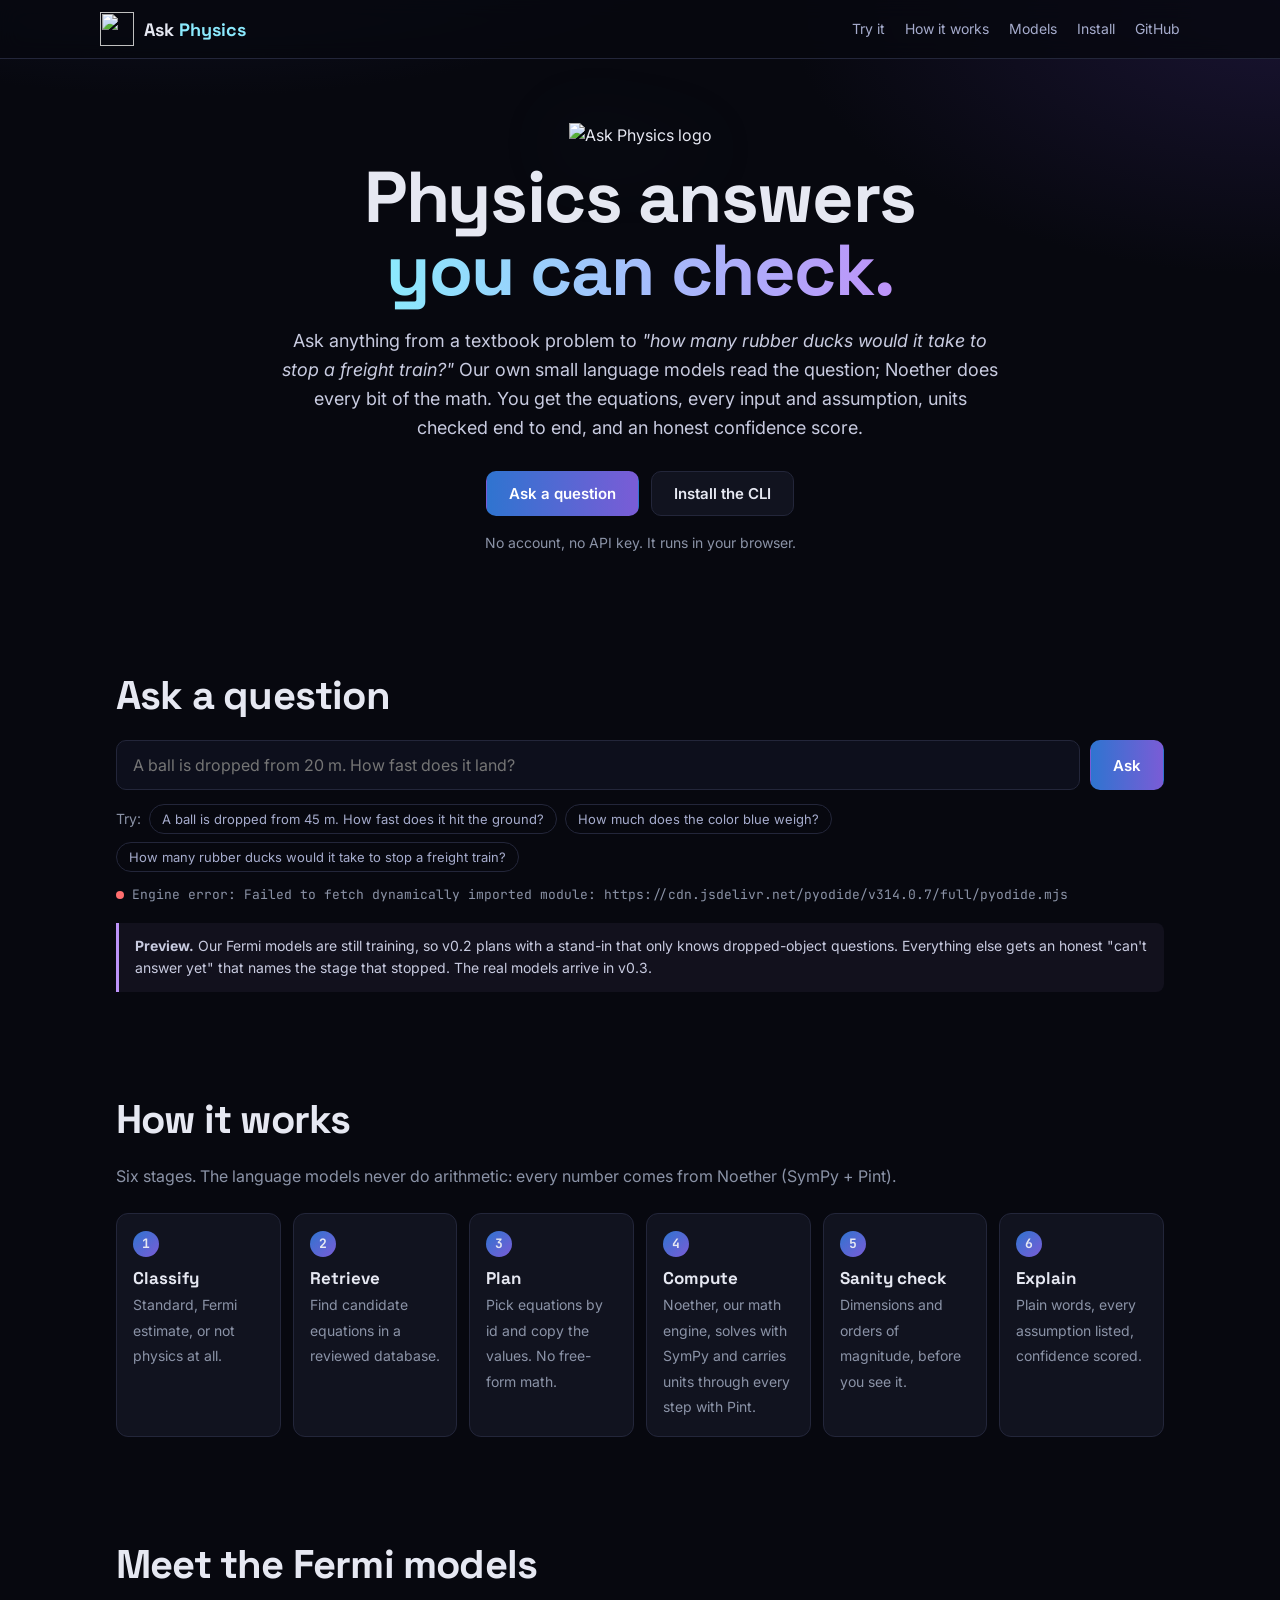
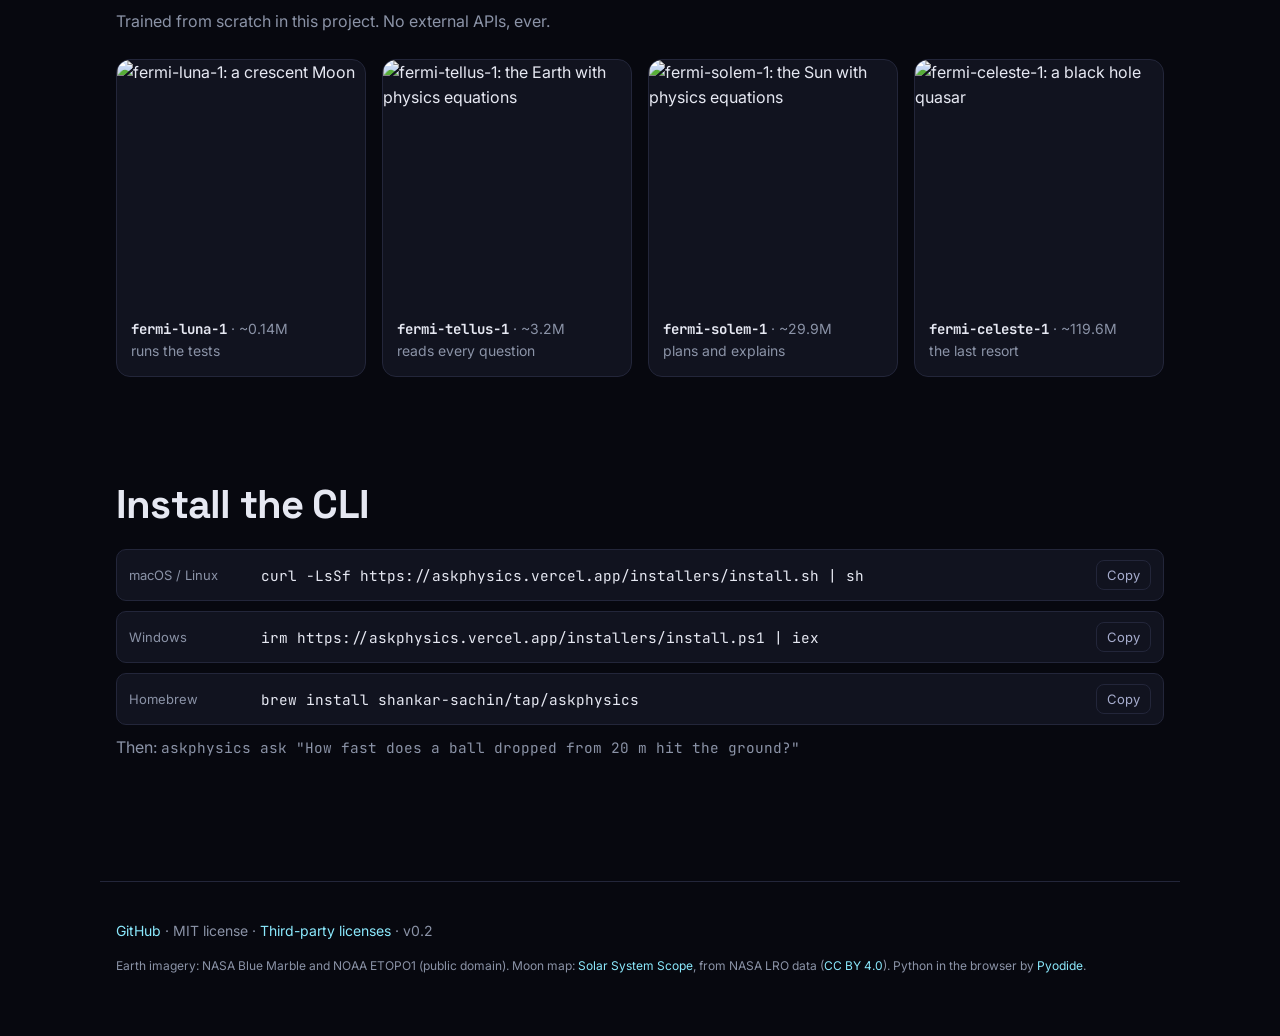
==== web/index.html @ 72e668c0 "Merge pull request #23 from shankar-sachin/docs/third-party-licenses Add THIRD_PARTY_LICENSES.md" ====
<!doctype html>
<html lang="en">
<head>
  <meta charset="utf-8">
  <meta name="viewport" content="width=device-width, initial-scale=1">
  <title>Ask Physics</title>
  <meta name="description" content="Ask a physics question and get an answer you can check: the equations, every input and assumption, units verified, and an honest confidence score. Runs in your browser.">
  <meta name="theme-color" content="#07080f">
  <meta property="og:title" content="Ask Physics">
  <meta property="og:description" content="Physics answers you can check. Our own language models read the question; real math answers it.">
  <meta property="og:image" content="https://askphysics.vercel.app/images/banner.png">
  <link rel="icon" href="images/logo.svg" type="image/svg+xml">
  <link rel="preconnect" href="https://fonts.googleapis.com">
  <link rel="preconnect" href="https://fonts.gstatic.com" crossorigin>
  <link href="https://fonts.googleapis.com/css2?family=Space+Grotesk:wght@500;700&family=JetBrains+Mono:wght@400;600&family=Inter:wght@400;500;600&display=swap" rel="stylesheet">
  <link rel="stylesheet" href="styles.css">
</head>
<body>
  <header class="nav">
    <a class="brand" href="#top" aria-label="Ask Physics home">
      <img src="images/logo.svg" alt="" width="34" height="34">
      <span>Ask <b>Physics</b></span>
    </a>
    <nav>
      <a href="#ask">Try it</a>
      <a href="#how">How it works</a>
      <a href="#models">Models</a>
      <a href="#install">Install</a>
      <a href="https://github.com/shankar-sachin/ask-physics" class="gh">GitHub</a>
    </nav>
  </header>

  <main id="top">
    <section class="hero">
      <img class="hero-logo" src="images/logo.svg" alt="Ask Physics logo" width="140" height="140">
      <h1>Physics answers<br><span class="grad">you can check.</span></h1>
      <p class="lede">
        Ask anything from a textbook problem to <em>"how many rubber ducks would it take to stop a
        freight train?"</em> Our own small language models read the question; Noether does every bit of the math. You get the equations, every input and assumption,
        units checked end to end, and an honest confidence score.
      </p>
      <div class="cta">
        <a class="btn primary" href="#ask">Ask a question</a>
        <a class="btn" href="#install">Install the CLI</a>
      </div>
      <p class="fine">No account, no API key. It runs in your browser.</p>
    </section>

    <section id="ask" class="ask">
      <h2>Ask a question</h2>
      <form id="ask-form" autocomplete="off">
        <label for="question" class="sr-only">Your physics question</label>
        <input id="question" name="question" type="text" maxlength="500"
               placeholder="A ball is dropped from 20 m. How fast does it land?">
        <button id="ask-button" type="submit" class="btn primary">Ask</button>
      </form>
      <div class="examples" id="examples">
        <span>Try:</span>
        <button type="button">A ball is dropped from 45 m. How fast does it hit the ground?</button>
        <button type="button">How much does the color blue weigh?</button>
        <button type="button">How many rubber ducks would it take to stop a freight train?</button>
      </div>
      <p class="engine" id="engine" aria-live="polite">
        <span class="dot"></span><span id="engine-text">Physics engine loads when you're ready (about 15 MB, cached after).</span>
      </p>
      <div id="result" aria-live="polite"></div>
      <aside class="preview">
        <b>Preview.</b> Our Fermi models are still training, so v0.2 plans with a stand-in that only
        knows dropped-object questions. Everything else gets an honest "can't answer yet" that names
        the stage that stopped. The real models arrive in v0.3.
      </aside>
    </section>

    <section id="how" class="how">
      <h2>How it works</h2>
      <p class="sub">Six stages. The language models never do arithmetic: every number comes from Noether (SymPy + Pint).</p>
      <ol class="stages">
        <li><b>Classify</b><span>Standard, Fermi estimate, or not physics at all.</span></li>
        <li><b>Retrieve</b><span>Find candidate equations in a reviewed database.</span></li>
        <li><b>Plan</b><span>Pick equations by id and copy the values. No free-form math.</span></li>
        <li><b>Compute</b><span>Noether, our math engine, solves with SymPy and carries units through every step with Pint.</span></li>
        <li><b>Sanity check</b><span>Dimensions and orders of magnitude, before you see it.</span></li>
        <li><b>Explain</b><span>Plain words, every assumption listed, confidence scored.</span></li>
      </ol>
    </section>

    <section id="models" class="models">
      <h2>Meet the Fermi models</h2>
      <p class="sub">Trained from scratch in this project. No external APIs, ever.</p>
      <div class="grid">
        <figure><img src="images/fermi-luna-1.jpg" alt="fermi-luna-1: a crescent Moon" loading="lazy"><figcaption><b>fermi-luna-1</b> · ~0.14M<br>runs the tests</figcaption></figure>
        <figure><img src="images/fermi-tellus-1.jpg" alt="fermi-tellus-1: the Earth with physics equations" loading="lazy"><figcaption><b>fermi-tellus-1</b> · ~3.2M<br>reads every question</figcaption></figure>
        <figure><img src="images/fermi-solem-1.jpg" alt="fermi-solem-1: the Sun with physics equations" loading="lazy"><figcaption><b>fermi-solem-1</b> · ~29.9M<br>plans and explains</figcaption></figure>
        <figure><img src="images/fermi-celeste-1.jpg" alt="fermi-celeste-1: a black hole quasar" loading="lazy"><figcaption><b>fermi-celeste-1</b> · ~119.6M<br>the last resort</figcaption></figure>
      </div>
    </section>

    <section id="install" class="install">
      <h2>Install the CLI</h2>
      <div class="cmd"><span>macOS / Linux</span><code>curl -LsSf https://askphysics.vercel.app/installers/install.sh | sh</code><button type="button" class="copy">Copy</button></div>
      <div class="cmd"><span>Windows</span><code>irm https://askphysics.vercel.app/installers/install.ps1 | iex</code><button type="button" class="copy">Copy</button></div>
      <div class="cmd"><span>Homebrew</span><code>brew install shankar-sachin/tap/askphysics</code><button type="button" class="copy">Copy</button></div>
      <p class="sub">Then: <code>askphysics ask "How fast does a ball dropped from 20 m hit the ground?"</code></p>
    </section>
  </main>

  <footer>
    <p>
      <a href="https://github.com/shankar-sachin/ask-physics">GitHub</a> · MIT license ·
      <a href="https://github.com/shankar-sachin/ask-physics/blob/main/THIRD_PARTY_LICENSES.md">Third-party licenses</a> ·
      <span id="version">v0.2</span>
    </p>
    <p class="credits">
      Earth imagery: NASA Blue Marble and NOAA ETOPO1 (public domain). Moon map:
      <a href="https://www.solarsystemscope.com/textures/">Solar System Scope</a>, from NASA LRO
      data (<a href="https://creativecommons.org/licenses/by/4.0/">CC BY 4.0</a>). Python in the
      browser by <a href="https://pyodide.org">Pyodide</a>.
    </p>
  </footer>

  <script src="app.js" type="module"></script>
</body>
</html>
---- web/styles.css ----
:root {
  --bg: #07080f;
  --bg2: #0d0f1c;
  --card: #11131f;
  --line: #23263a;
  --text: #e6e8f2;
  --muted: #8b93a7;
  --label: #a6accd;
  --cyan: #8be9fd;
  --violet: #bd93f9;
  --ok: #50fa7b;
  --warn: #f1fa8c;
  --bad: #ff6e6e;
  --eq: #ffb86c;
  --mono: "JetBrains Mono", ui-monospace, Menlo, Consolas, monospace;
  --display: "Space Grotesk", system-ui, sans-serif;
  --body: Inter, system-ui, -apple-system, "Segoe UI", sans-serif;
  color-scheme: dark;
}

* { box-sizing: border-box; }
html { scroll-behavior: smooth; }
body {
  margin: 0;
  background:
    radial-gradient(1200px 600px at 15% -10%, #1d2042 0%, transparent 60%),
    radial-gradient(900px 500px at 100% 0%, #1a1433 0%, transparent 55%),
    var(--bg);
  color: var(--text);
  font: 16px/1.6 var(--body);
}
a { color: var(--cyan); text-decoration: none; }
a:hover { text-decoration: underline; }
code { font-family: var(--mono); font-size: 0.9em; }
.sr-only { position: absolute; width: 1px; height: 1px; overflow: hidden; clip: rect(0 0 0 0); }

/* nav */
.nav {
  position: sticky; top: 0; z-index: 10;
  display: flex; align-items: center; justify-content: space-between; gap: 16px;
  padding: 12px max(16px, calc((100% - 1080px) / 2));
  background: rgba(7, 8, 15, 0.82); backdrop-filter: blur(10px);
  border-bottom: 1px solid var(--line);
}
.brand { display: flex; align-items: center; gap: 10px; color: var(--text); font: 700 18px var(--display); }
.brand:hover { text-decoration: none; }
.brand b { color: var(--cyan); }
.nav nav { display: flex; gap: 20px; flex-wrap: wrap; font-size: 14px; }
.nav nav a { color: var(--label); }
.nav nav a:hover { color: var(--text); text-decoration: none; }

main, footer { max-width: 1080px; margin: 0 auto; padding: 0 16px; }
section { padding: 72px 0 24px; }
h1, h2 { font-family: var(--display); letter-spacing: -0.02em; margin: 0 0 12px; }
h1 { font-size: clamp(40px, 7vw, 72px); line-height: 1.02; }
h2 { font-size: clamp(28px, 4vw, 40px); }
.grad { background: linear-gradient(90deg, var(--cyan), var(--violet)); -webkit-background-clip: text; background-clip: text; color: transparent; }
.sub { color: var(--muted); margin: 0 0 24px; }

/* hero */
.hero { text-align: center; padding-top: 64px; }
.hero-logo { filter: drop-shadow(0 12px 40px rgba(108, 198, 244, 0.25)); margin-bottom: 12px; }
.lede { max-width: 720px; margin: 20px auto 28px; color: #c8cbe0; font-size: 18px; }
.cta { display: flex; gap: 12px; justify-content: center; flex-wrap: wrap; }
.fine { color: var(--muted); font-size: 14px; margin-top: 16px; }
.btn {
  display: inline-block; padding: 12px 22px; border-radius: 10px;
  border: 1px solid var(--line); background: var(--card); color: var(--text);
  font: 600 15px var(--body); cursor: pointer;
}
.btn:hover { border-color: var(--cyan); text-decoration: none; }
.btn.primary { background: linear-gradient(90deg, #2f74d0, #7a5cd6); border-color: transparent; color: #fff; }
.btn.primary:hover { filter: brightness(1.1); }
.btn:disabled { opacity: 0.6; cursor: progress; }

/* ask */
#ask-form { display: flex; gap: 10px; }
#question {
  flex: 1; min-width: 0; padding: 14px 16px; border-radius: 10px;
  border: 1px solid var(--line); background: var(--bg2); color: var(--text);
  font: 16px var(--body);
}
#question:focus { outline: none; border-color: var(--cyan); box-shadow: 0 0 0 3px rgba(139, 233, 253, 0.15); }
.examples { display: flex; flex-wrap: wrap; gap: 8px; align-items: center; margin: 14px 0; font-size: 14px; color: var(--muted); }
.examples button {
  border: 1px solid var(--line); background: transparent; color: var(--label);
  border-radius: 999px; padding: 6px 12px; font: 13px var(--body); cursor: pointer;
}
.examples button:hover { border-color: var(--violet); color: var(--text); }
.engine { display: flex; align-items: center; gap: 8px; color: var(--muted); font: 13px var(--mono); margin: 4px 0 16px; }
.engine .dot { width: 8px; height: 8px; border-radius: 50%; background: var(--muted); flex: none; }
.engine.booting .dot { background: var(--warn); animation: pulse 1s infinite alternate; }
.engine.ready .dot { background: var(--ok); }
.engine.failed .dot { background: var(--bad); }
@keyframes pulse { to { opacity: 0.3; } }
.preview { margin-top: 20px; padding: 12px 16px; border-left: 3px solid var(--violet); background: rgba(189, 147, 249, 0.06); color: #c8cbe0; font-size: 14px; border-radius: 0 8px 8px 0; }

/* answer card: mirrors the CLI */
.card {
  border: 1px solid var(--line); border-radius: 14px; background: var(--card);
  padding: 22px 24px; font-family: var(--mono); font-size: 14px;
  animation: rise 0.25s ease-out;
}
@keyframes rise { from { opacity: 0; transform: translateY(6px); } }
.card.answered { border-color: rgba(80, 250, 123, 0.5); }
.card.degraded { border-color: rgba(241, 250, 140, 0.5); }
.card.refused { border-color: rgba(255, 110, 110, 0.5); }
.card-head { display: flex; align-items: center; gap: 12px; flex-wrap: wrap; }
.badge { padding: 2px 10px; border-radius: 6px; font-weight: 600; color: #1e1f29; letter-spacing: 0.04em; }
.answered .badge { background: var(--ok); }
.degraded .badge { background: var(--warn); }
.refused .badge { background: var(--bad); }
.category { color: var(--muted); }
.question { color: var(--muted); margin: 10px 0 0; font-family: var(--body); }
.big { margin: 18px 0 6px; color: #fff; font: 700 clamp(32px, 6vw, 48px) var(--display); }
.big .unit { color: var(--cyan); font-weight: 500; margin-left: 10px; }
.rows { display: grid; grid-template-columns: max-content 1fr; gap: 10px 18px; margin-top: 18px; }
.rows dt { color: var(--label); font-weight: 600; text-align: right; }
.rows dd { margin: 0; min-width: 0; overflow-wrap: anywhere; }
.meter { display: inline-flex; gap: 2px; vertical-align: middle; margin-right: 10px; }
.meter i { width: 8px; height: 10px; border-radius: 2px; background: var(--line); }
.meter.ok i.on { background: var(--ok); }
.meter.warn i.on { background: var(--warn); }
.meter.bad i.on { background: var(--bad); }
.conf-high { color: var(--ok); }
.conf-medium { color: var(--warn); }
.conf-low { color: var(--bad); }
.eq-id { color: var(--violet); }
.eq-name { color: var(--muted); margin-left: 8px; }
.eq-math { display: block; color: var(--eq); font-size: 17px; margin: 4px 0 2px 2px; }
.eq-src { display: block; color: var(--muted); font-size: 12px; }
.input-row .sym { color: var(--muted); }
.origin-given { color: var(--text); font-weight: 600; }
.origin-constant { color: var(--violet); }
.origin-assumption { color: var(--warn); }
.input-row .tag { color: var(--muted); margin-left: 8px; }
.rows ul { margin: 0; padding-left: 18px; }
.caveats { color: var(--muted); }
.redirect { border: 1px solid var(--violet); color: var(--violet); background: transparent; border-radius: 8px; padding: 6px 10px; font: 13px var(--mono); cursor: pointer; text-align: left; }
.redirect:hover { background: rgba(189, 147, 249, 0.1); }
.error { color: var(--bad); font-family: var(--mono); }

/* how */
.stages { list-style: none; counter-reset: s; display: grid; grid-template-columns: repeat(auto-fit, minmax(160px, 1fr)); gap: 12px; padding: 0; margin: 0; }
.stages li { counter-increment: s; background: var(--card); border: 1px solid var(--line); border-radius: 12px; padding: 16px; }
.stages li::before { content: counter(s); display: inline-grid; place-items: center; width: 26px; height: 26px; border-radius: 50%; background: linear-gradient(135deg, #2f74d0, #7a5cd6); font: 700 13px var(--mono); margin-bottom: 8px; }
.stages b { display: block; font-family: var(--display); font-size: 17px; }
.stages span { color: var(--muted); font-size: 14px; }

/* models */
.grid { display: grid; grid-template-columns: repeat(auto-fit, minmax(220px, 1fr)); gap: 16px; }
.grid figure { margin: 0; background: var(--card); border: 1px solid var(--line); border-radius: 14px; overflow: hidden; }
.grid img { display: block; width: 100%; aspect-ratio: 1; object-fit: cover; }
.grid figcaption { padding: 10px 14px 14px; color: var(--muted); font-size: 14px; }
.grid figcaption b { color: var(--text); font-family: var(--mono); }

/* install */
.cmd { display: grid; grid-template-columns: 120px 1fr auto; align-items: center; gap: 12px; background: var(--card); border: 1px solid var(--line); border-radius: 10px; padding: 10px 12px; margin-bottom: 10px; }
.cmd span { color: var(--muted); font-size: 13px; }
.cmd code { overflow-x: auto; white-space: nowrap; color: var(--text); }
.copy { border: 1px solid var(--line); background: transparent; color: var(--label); border-radius: 8px; padding: 6px 10px; cursor: pointer; font: 13px var(--body); }
.copy:hover { border-color: var(--cyan); color: var(--text); }

footer { border-top: 1px solid var(--line); margin-top: 72px; padding: 24px 16px 48px; color: var(--muted); font-size: 14px; }
footer .credits { font-size: 12px; }

@media (max-width: 640px) {
  .nav nav { gap: 12px; font-size: 13px; }
  .nav nav a:not(.gh) { display: none; }
  #ask-form { flex-direction: column; }
  .rows { grid-template-columns: 1fr; gap: 4px; }
  .rows dt { text-align: left; margin-top: 8px; }
  .cmd { grid-template-columns: 1fr auto; }
  .cmd span { grid-column: 1 / -1; }
}
@media (prefers-reduced-motion: reduce) {
  html { scroll-behavior: auto; }
  .card, .engine.booting .dot { animation: none; }
}
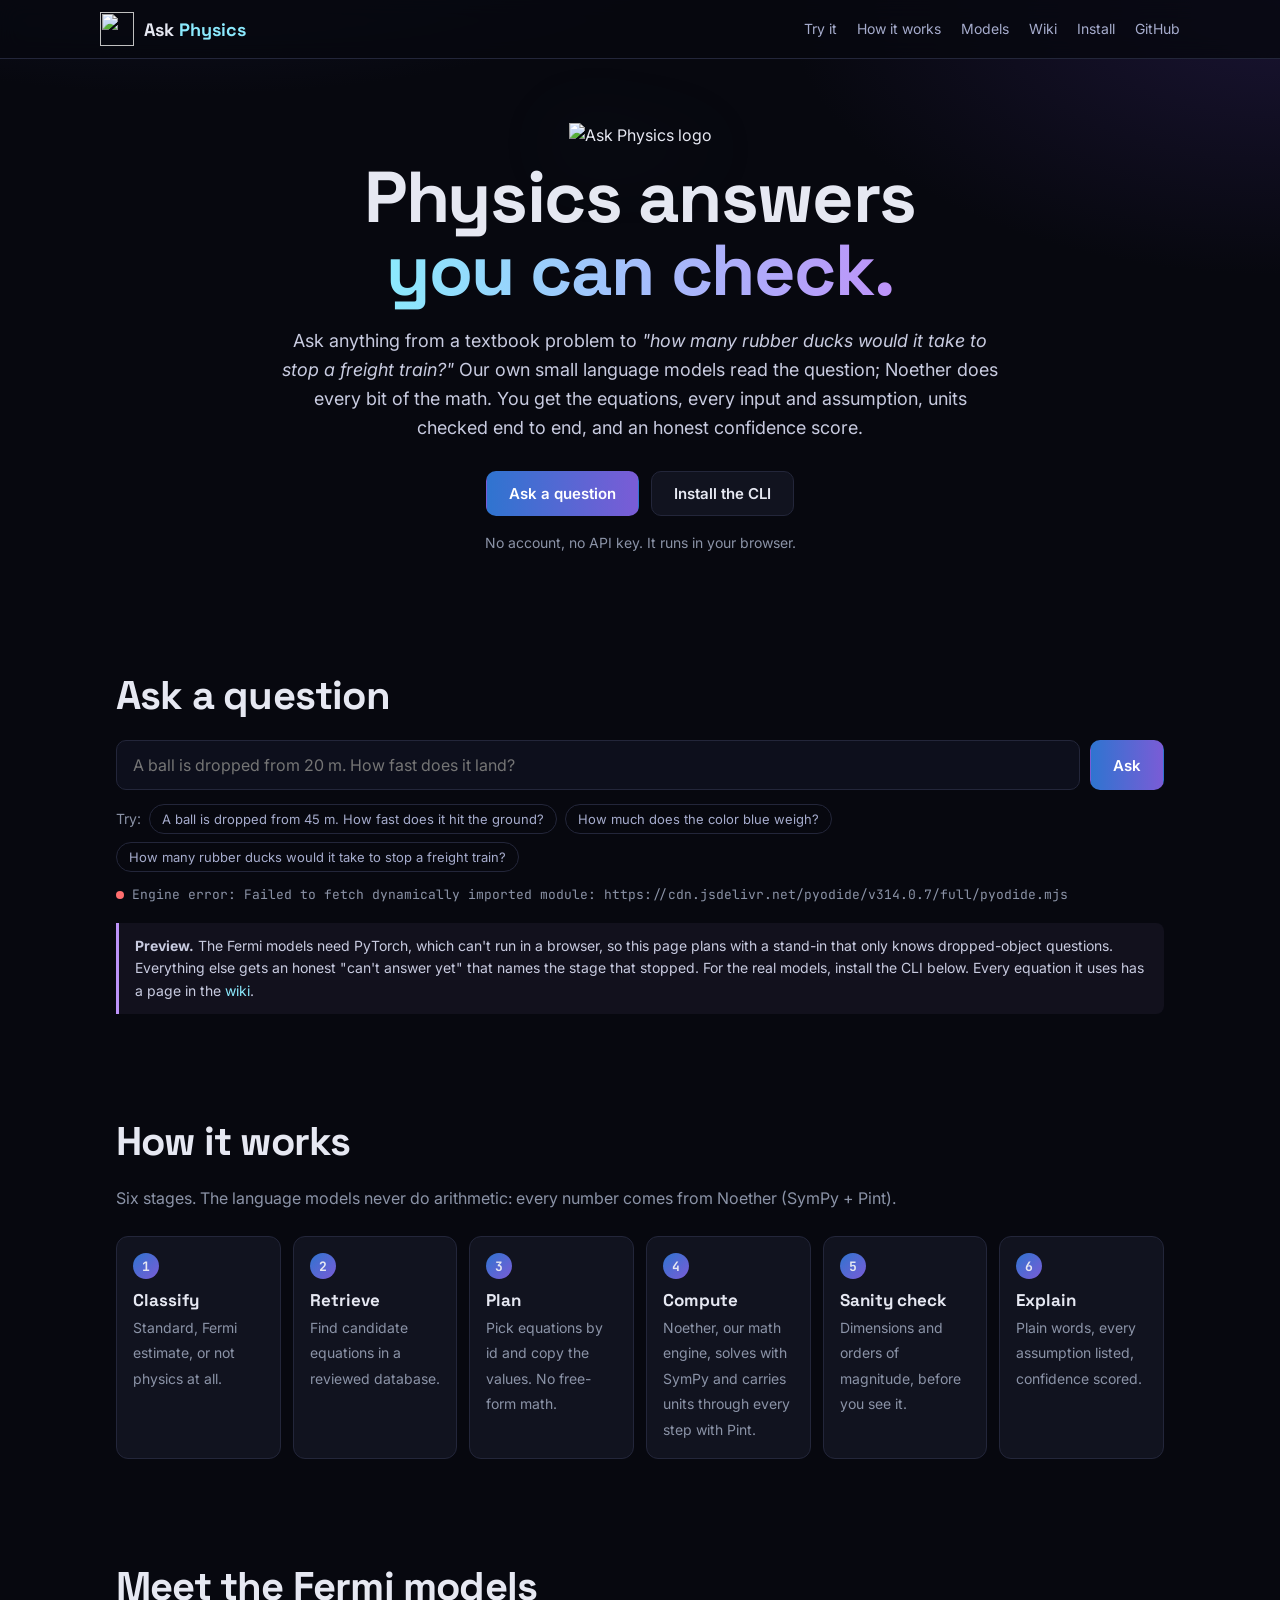
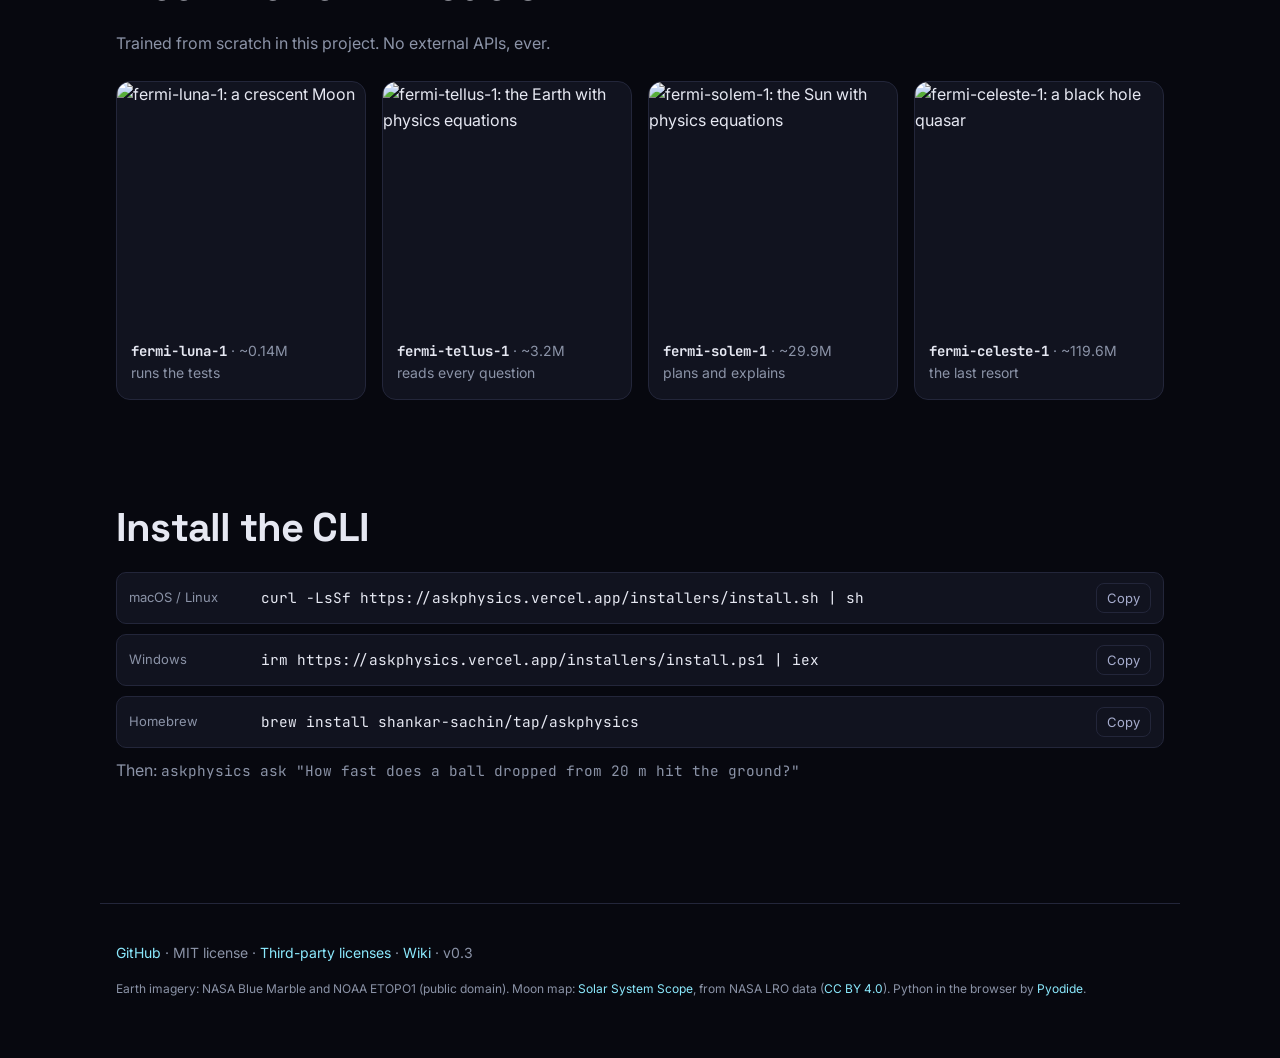
==== commit 527a0e73: "feat: the wiki on the website, linked from answer cards scripts/wiki_site.py renders the same pages " ====
--- a/web/index.html
+++ b/web/index.html
@@ -25,6 +25,7 @@
       <a href="#ask">Try it</a>
       <a href="#how">How it works</a>
       <a href="#models">Models</a>
+      <a href="/wiki/">Wiki</a>
       <a href="#install">Install</a>
       <a href="https://github.com/shankar-sachin/ask-physics" class="gh">GitHub</a>
     </nav>
@@ -65,9 +66,10 @@
       </p>
       <div id="result" aria-live="polite"></div>
       <aside class="preview">
-        <b>Preview.</b> Our Fermi models are still training, so v0.2 plans with a stand-in that only
-        knows dropped-object questions. Everything else gets an honest "can't answer yet" that names
-        the stage that stopped. The real models arrive in v0.3.
+        <b>Preview.</b> The Fermi models need PyTorch, which can't run in a browser, so this page
+        plans with a stand-in that only knows dropped-object questions. Everything else gets an
+        honest "can't answer yet" that names the stage that stopped. For the real models, install
+        the CLI below. Every equation it uses has a page in the <a href="/wiki/Equations/">wiki</a>.
       </aside>
     </section>
 
@@ -108,7 +110,7 @@
     <p>
       <a href="https://github.com/shankar-sachin/ask-physics">GitHub</a> · MIT license ·
       <a href="https://github.com/shankar-sachin/ask-physics/blob/main/THIRD_PARTY_LICENSES.md">Third-party licenses</a> ·
-      <span id="version">v0.2</span>
+      <a href="/wiki/">Wiki</a> · <span id="version">v0.3</span>
     </p>
     <p class="credits">
       Earth imagery: NASA Blue Marble and NOAA ETOPO1 (public domain). Moon map:
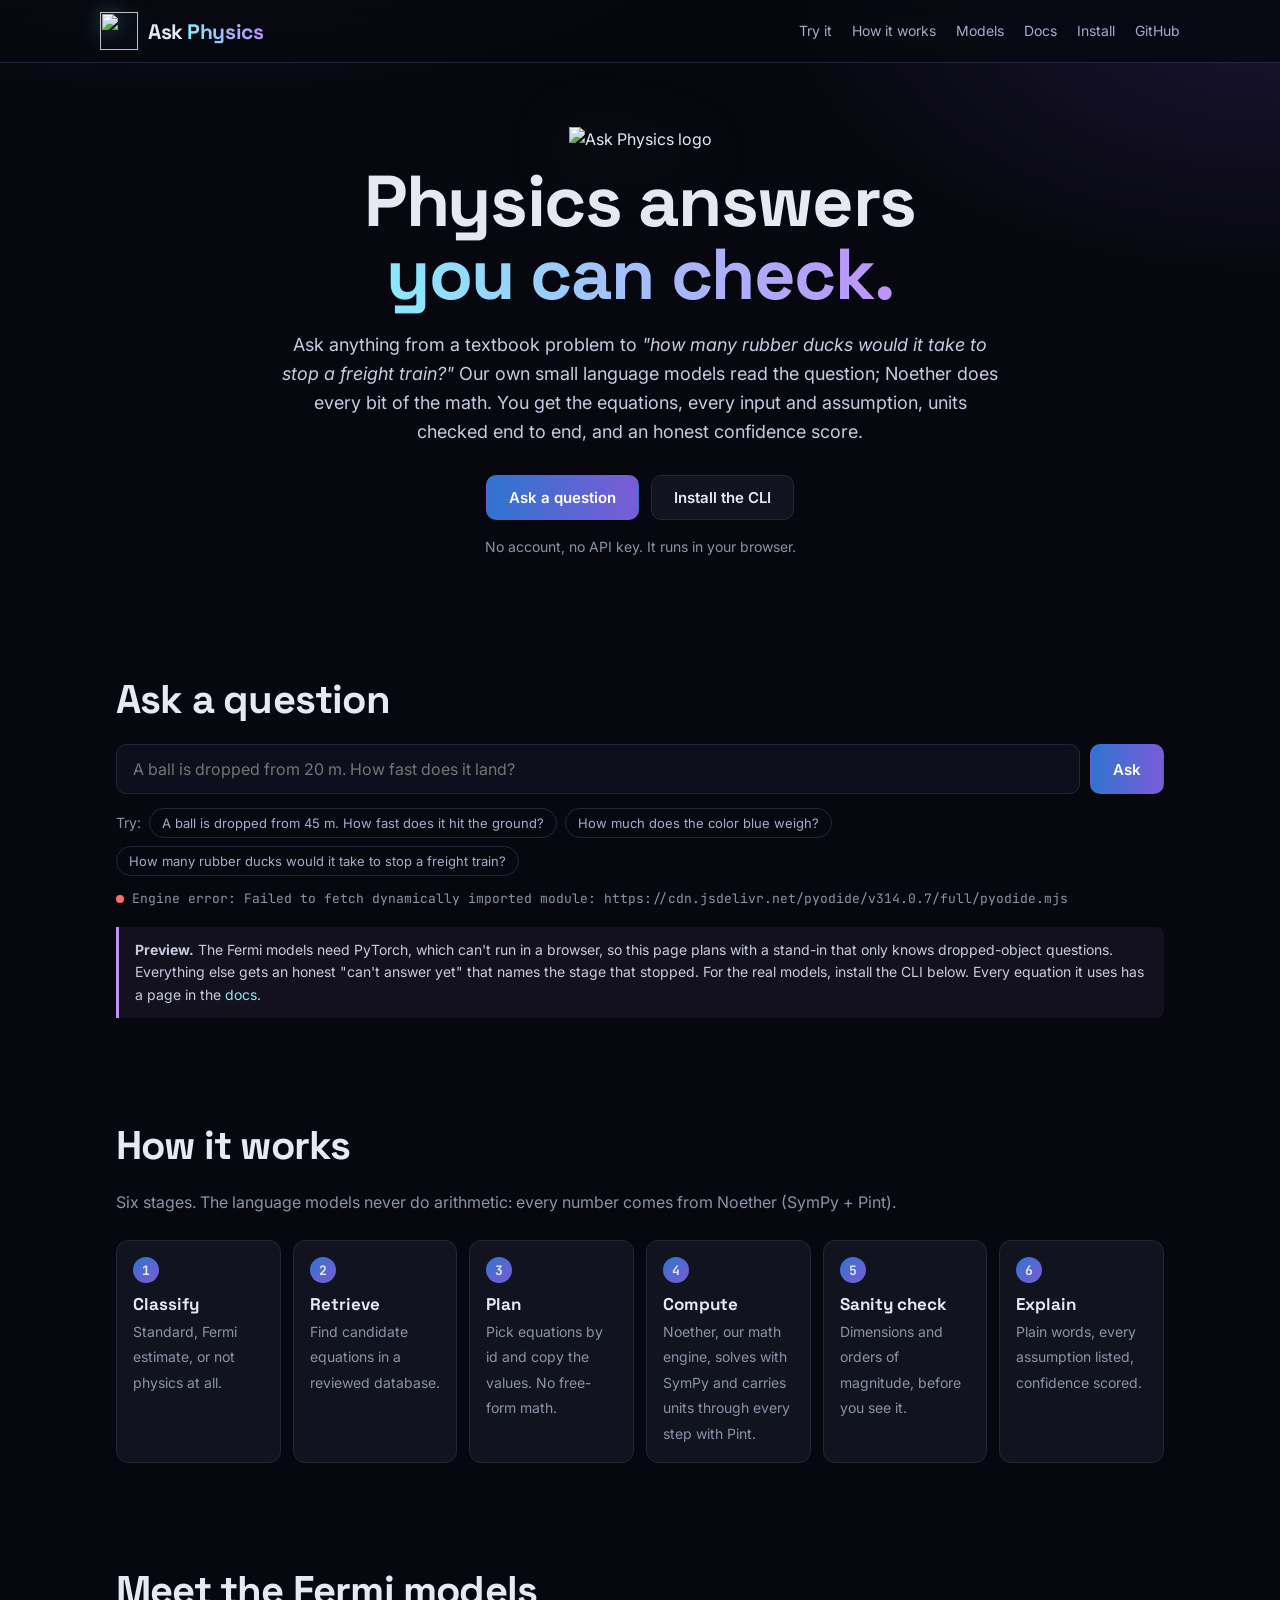
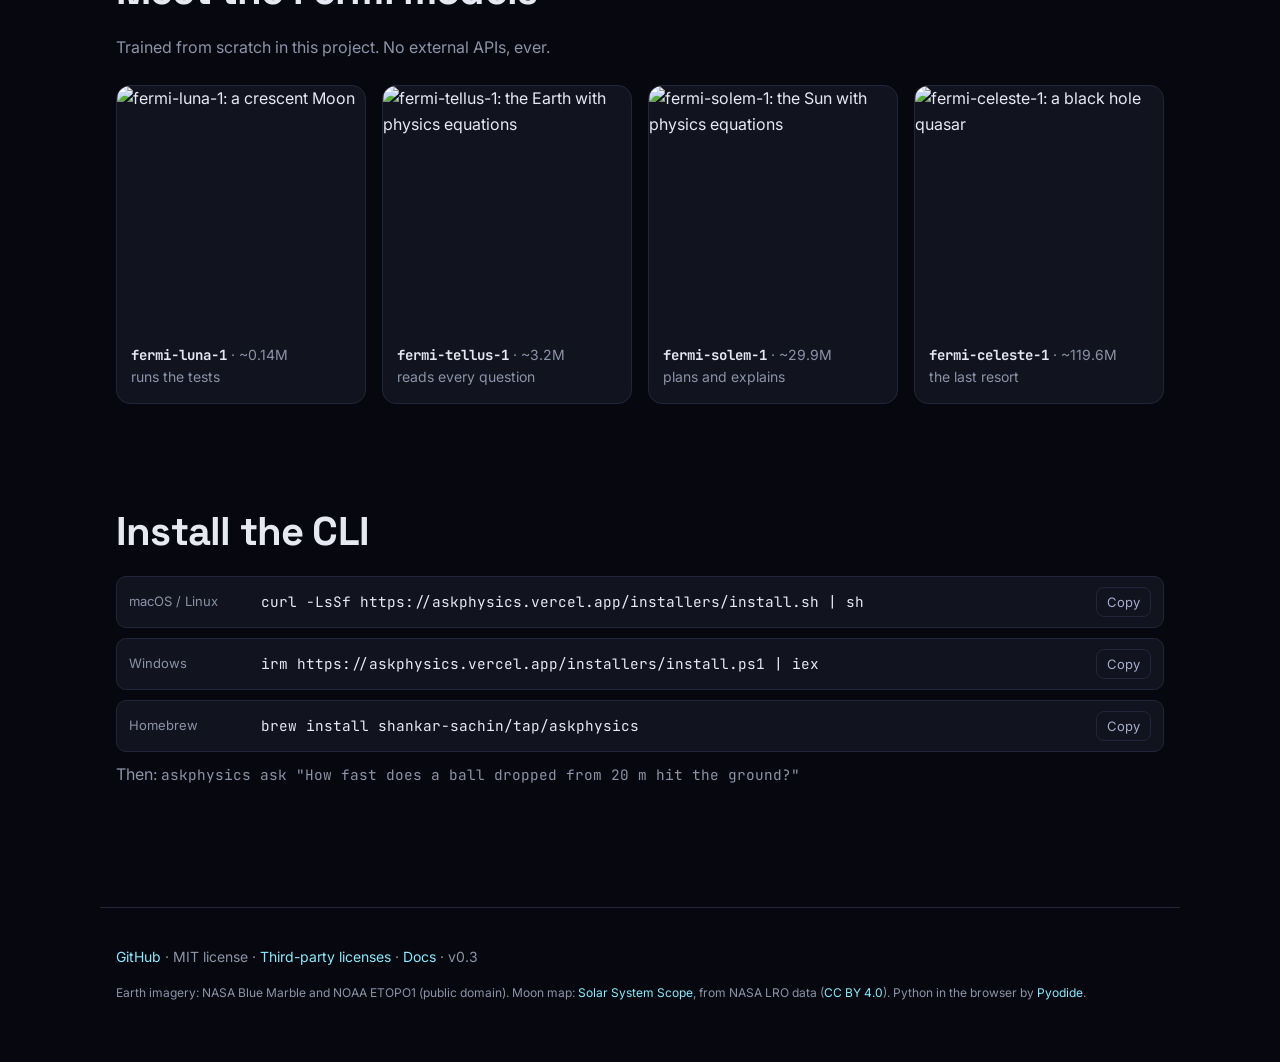
==== commit 3fa75ae4: "feat: Ask Physics Docs at /docs/ with a proper docs layout The website's wiki is now Ask Physics Doc" ====
--- a/web/index.html
+++ b/web/index.html
@@ -25,7 +25,7 @@
       <a href="#ask">Try it</a>
       <a href="#how">How it works</a>
       <a href="#models">Models</a>
-      <a href="/wiki/">Wiki</a>
+      <a href="/docs/">Docs</a>
       <a href="#install">Install</a>
       <a href="https://github.com/shankar-sachin/ask-physics" class="gh">GitHub</a>
     </nav>
@@ -69,7 +69,7 @@
         <b>Preview.</b> The Fermi models need PyTorch, which can't run in a browser, so this page
         plans with a stand-in that only knows dropped-object questions. Everything else gets an
         honest "can't answer yet" that names the stage that stopped. For the real models, install
-        the CLI below. Every equation it uses has a page in the <a href="/wiki/Equations/">wiki</a>.
+        the CLI below. Every equation it uses has a page in the <a href="/docs/Equations/">docs</a>.
       </aside>
     </section>
 
@@ -110,7 +110,7 @@
     <p>
       <a href="https://github.com/shankar-sachin/ask-physics">GitHub</a> · MIT license ·
       <a href="https://github.com/shankar-sachin/ask-physics/blob/main/THIRD_PARTY_LICENSES.md">Third-party licenses</a> ·
-      <a href="/wiki/">Wiki</a> · <span id="version">v0.3</span>
+      <a href="/docs/">Docs</a> · <span id="version">v0.3</span>
     </p>
     <p class="credits">
       Earth imagery: NASA Blue Marble and NOAA ETOPO1 (public domain). Moon map:
--- a/web/styles.css
+++ b/web/styles.css
@@ -19,7 +19,7 @@
 }
 
 * { box-sizing: border-box; }
-html { scroll-behavior: smooth; }
+html { scroll-behavior: smooth; -webkit-text-size-adjust: 100%; text-size-adjust: 100%; }
 body {
   margin: 0;
   background:
@@ -42,15 +42,27 @@
   background: rgba(7, 8, 15, 0.82); backdrop-filter: blur(10px);
   border-bottom: 1px solid var(--line);
 }
-.brand { display: flex; align-items: center; gap: 10px; color: var(--text); font: 700 18px var(--display); }
-.brand:hover { text-decoration: none; }
-.brand b { color: var(--cyan); }
+.brand {
+  display: inline-flex; align-items: center; gap: 10px; color: var(--text);
+  font: 700 21px var(--display); letter-spacing: -0.02em; line-height: 1; white-space: nowrap;
+}
+.brand:hover { text-decoration: none; filter: brightness(1.08); }
+.brand img { width: 38px; height: 38px; flex: none; filter: drop-shadow(0 0 10px rgba(139, 233, 253, 0.35)); }
+.brand b {
+  background: linear-gradient(90deg, #8be9fd, #a5b4fc 55%, #bd93f9);
+  -webkit-background-clip: text; background-clip: text; color: transparent; font-weight: 700;
+}
+.brand-sub {
+  display: inline-flex; align-items: center; height: 22px; padding-left: 10px; margin-left: 2px;
+  border-left: 1px solid var(--line); font-weight: 500; color: var(--label);
+}
 .nav nav { display: flex; gap: 20px; flex-wrap: wrap; font-size: 14px; }
 .nav nav a { color: var(--label); }
 .nav nav a:hover { color: var(--text); text-decoration: none; }
 
 main, footer { max-width: 1080px; margin: 0 auto; padding: 0 16px; }
 section { padding: 72px 0 24px; }
+section[id] { scroll-margin-top: 64px; }
 h1, h2 { font-family: var(--display); letter-spacing: -0.02em; margin: 0 0 12px; }
 h1 { font-size: clamp(40px, 7vw, 72px); line-height: 1.02; }
 h2 { font-size: clamp(28px, 4vw, 40px); }
@@ -148,7 +160,7 @@
 .stages span { color: var(--muted); font-size: 14px; }
 
 /* models */
-.grid { display: grid; grid-template-columns: repeat(auto-fit, minmax(220px, 1fr)); gap: 16px; }
+.grid { display: grid; grid-template-columns: repeat(auto-fit, minmax(min(220px, 40vw), 1fr)); gap: 16px; }
 .grid figure { margin: 0; background: var(--card); border: 1px solid var(--line); border-radius: 14px; overflow: hidden; }
 .grid img { display: block; width: 100%; aspect-ratio: 1; object-fit: cover; }
 .grid figcaption { padding: 10px 14px 14px; color: var(--muted); font-size: 14px; }
@@ -164,14 +176,32 @@
 footer { border-top: 1px solid var(--line); margin-top: 72px; padding: 24px 16px 48px; color: var(--muted); font-size: 14px; }
 footer .credits { font-size: 12px; }
 
+/* Phones: every link stays in the nav, as a row under the logo that scrolls sideways. */
 @media (max-width: 640px) {
-  .nav nav { gap: 12px; font-size: 13px; }
-  .nav nav a:not(.gh) { display: none; }
+  .nav { flex-wrap: wrap; row-gap: 4px; padding-bottom: 4px; }
+  .nav nav {
+    width: 100%; flex-wrap: nowrap; gap: 14px; font-size: 13px;
+    overflow-x: auto; scrollbar-width: none; -webkit-overflow-scrolling: touch;
+  }
+  .nav nav::-webkit-scrollbar { display: none; }
+  .nav nav a { white-space: nowrap; padding: 6px 0; }
+  section { padding-top: 48px; }
+  section[id] { scroll-margin-top: 100px; }
+  .hero { padding-top: 40px; }
+  .brand { font-size: 19px; }
+  .brand img { width: 32px; height: 32px; }
+  .lede { font-size: 17px; }
   #ask-form { flex-direction: column; }
+  .examples button { text-align: left; }
+  .card { padding: 16px; }
   .rows { grid-template-columns: 1fr; gap: 4px; }
   .rows dt { text-align: left; margin-top: 8px; }
+  .grid { gap: 10px; }
+  .grid figcaption { padding: 8px 10px 10px; font-size: 13px; }
   .cmd { grid-template-columns: 1fr auto; }
   .cmd span { grid-column: 1 / -1; }
+  /* The whole command, wrapped, rather than a strip to scroll. */
+  .cmd code { white-space: normal; overflow-wrap: anywhere; }
 }
 @media (prefers-reduced-motion: reduce) {
   html { scroll-behavior: auto; }
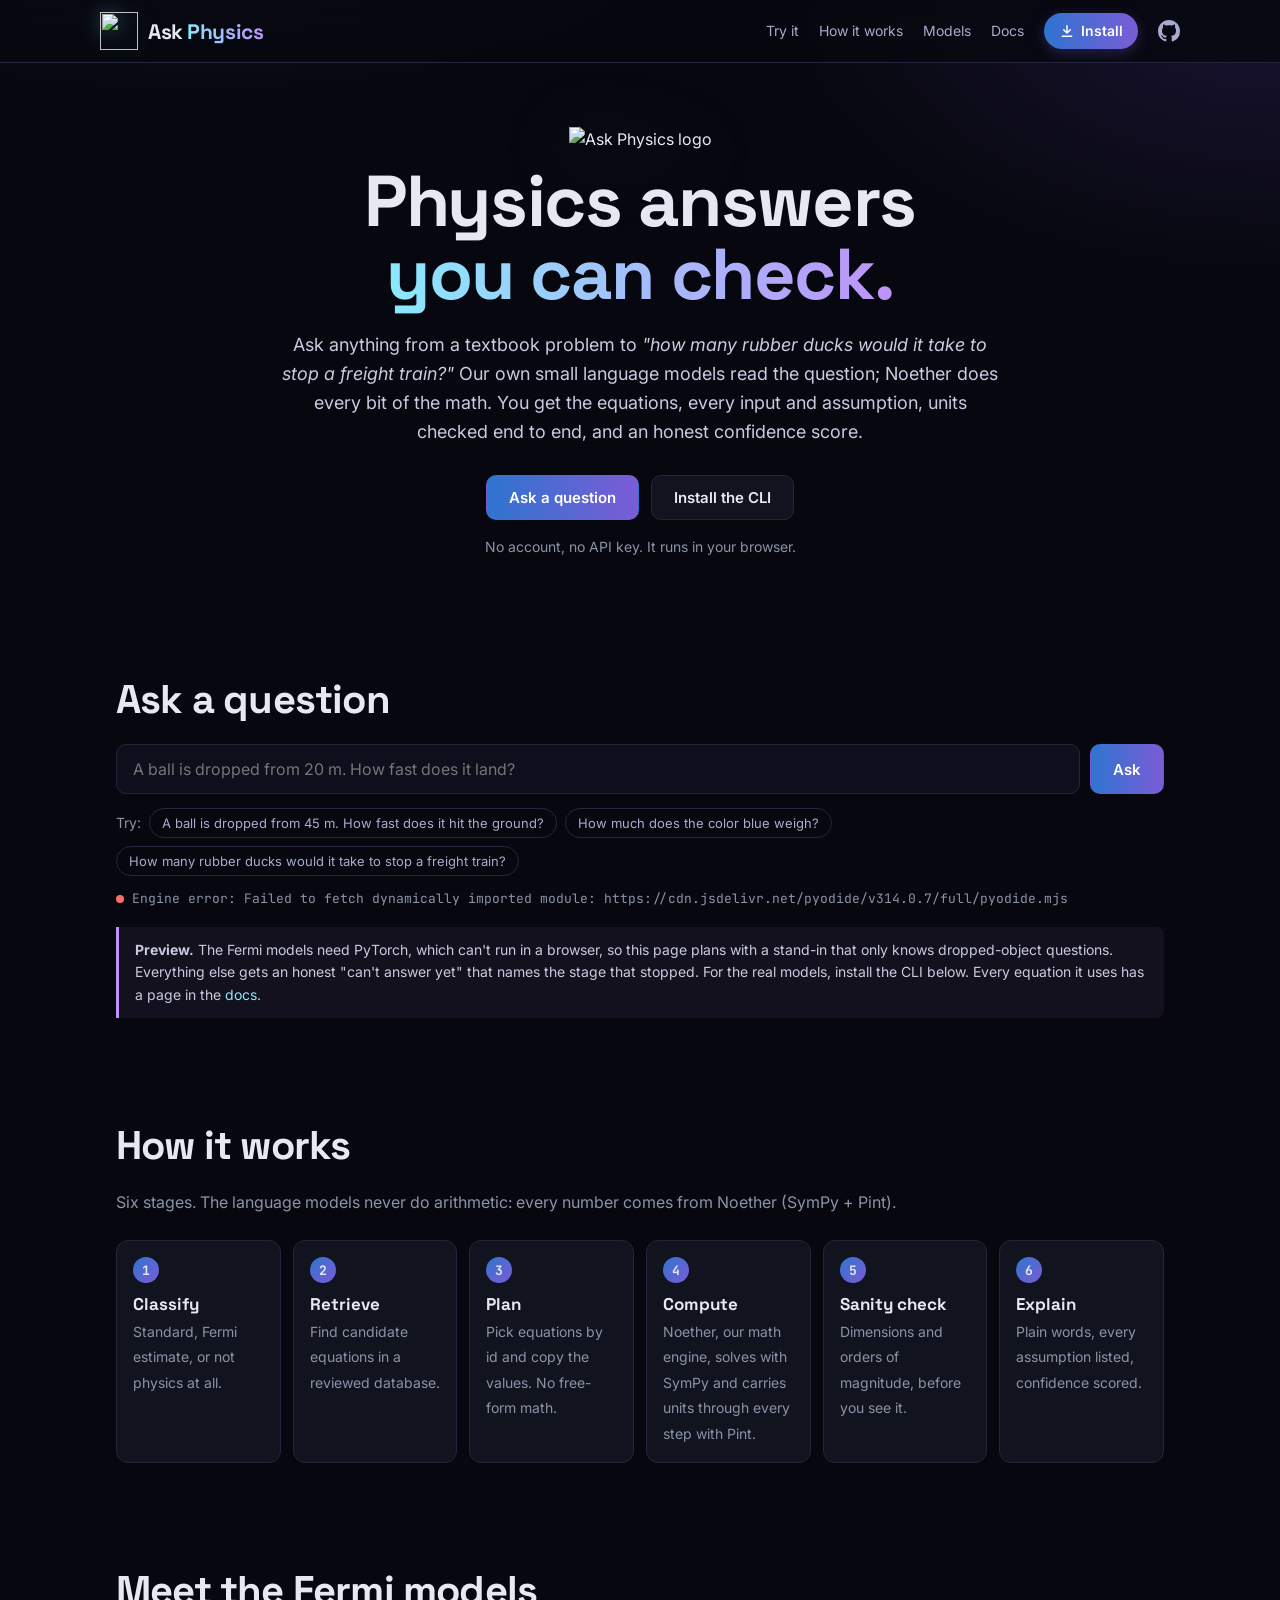
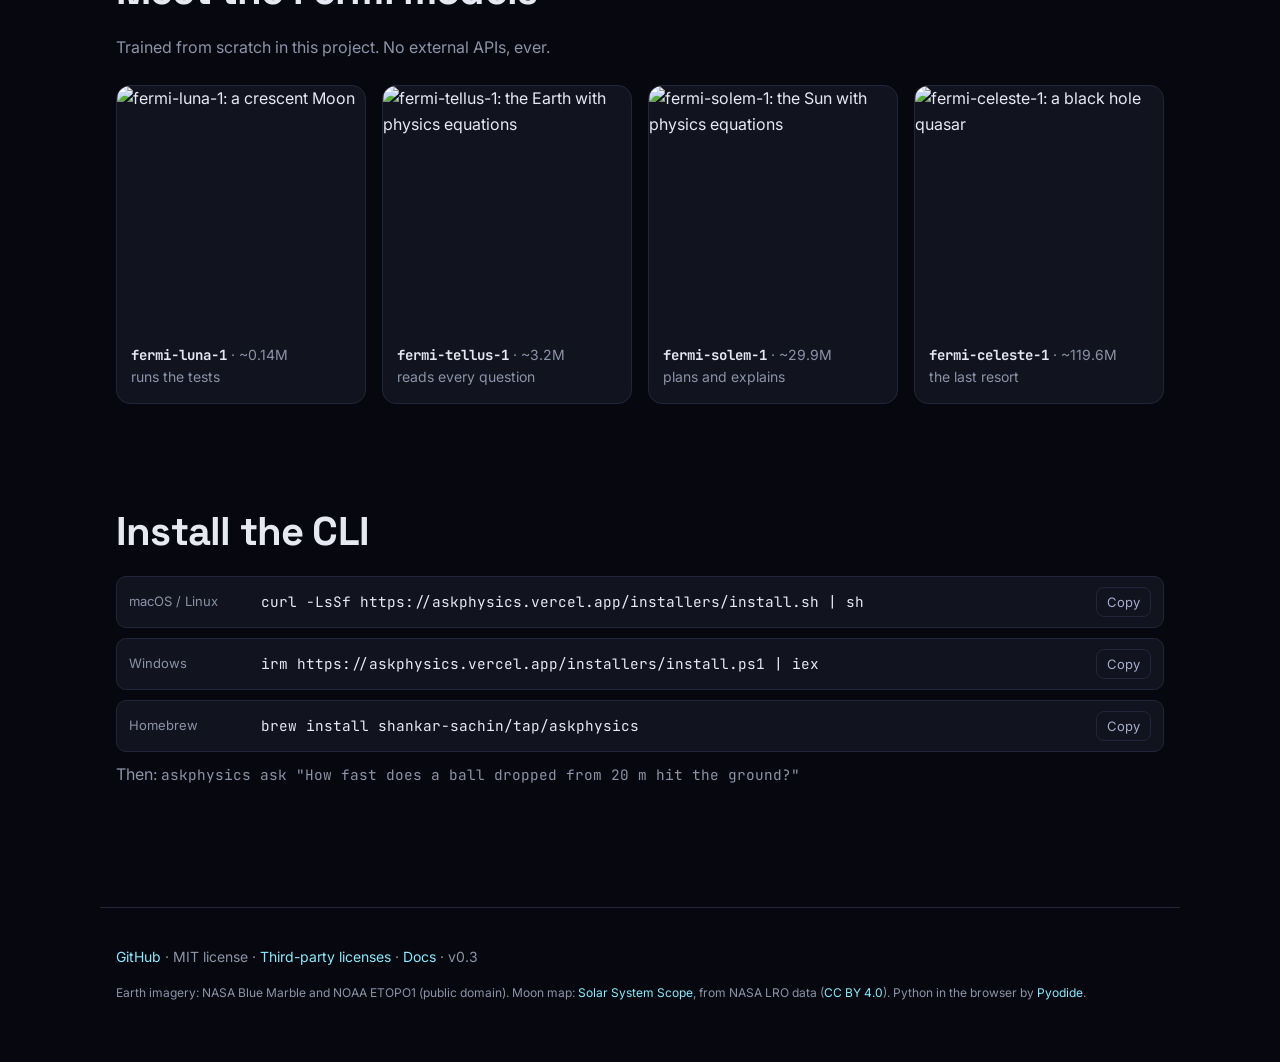
==== commit 02265d84: "feat: install pill and GitHub mark in the site and docs navs The nav's "Install" link becomes a roun" ====
--- a/web/index.html
+++ b/web/index.html
@@ -26,8 +26,8 @@
       <a href="#how">How it works</a>
       <a href="#models">Models</a>
       <a href="/docs/">Docs</a>
-      <a href="#install">Install</a>
-      <a href="https://github.com/shankar-sachin/ask-physics" class="gh">GitHub</a>
+      <a href="#install" class="install-btn"><svg viewBox="0 0 24 24" width="16" height="16" aria-hidden="true" fill="none" stroke="currentColor" stroke-width="2.2" stroke-linecap="round" stroke-linejoin="round"><path d="M12 4v11M7 10l5 5 5-5M5 20h14"/></svg>Install</a>
+      <a href="https://github.com/shankar-sachin/ask-physics" class="gh" aria-label="Ask Physics on GitHub" title="GitHub"><svg viewBox="0 0 16 16" width="22" height="22" aria-hidden="true" fill="currentColor"><path d="M8 0c4.42 0 8 3.58 8 8a8.013 8.013 0 0 1-5.45 7.59c-.4.08-.55-.17-.55-.38 0-.27.01-1.13.01-2.2 0-.75-.25-1.23-.54-1.48 1.78-.2 3.65-.88 3.65-3.95 0-.88-.31-1.59-.82-2.15.08-.2.36-1.02-.08-2.12 0 0-.67-.22-2.2.82-.64-.18-1.32-.27-2-.27-.68 0-1.36.09-2 .27-1.53-1.03-2.2-.82-2.2-.82-.44 1.1-.16 1.92-.08 2.12-.51.56-.82 1.28-.82 2.15 0 3.06 1.86 3.75 3.64 3.95-.23.2-.44.55-.51 1.07-.46.21-1.61.55-2.33-.66-.15-.24-.6-.83-1.23-.82-.67.01-.27.38.01.53.34.19.73.9.82 1.13.16.45.68 1.31 2.69.94 0 .67.01 1.3.01 1.49 0 .21-.15.45-.55.38A7.995 7.995 0 0 1 0 8c0-4.42 3.58-8 8-8Z"/></svg></a>
     </nav>
   </header>
 
--- a/web/styles.css
+++ b/web/styles.css
@@ -59,6 +59,16 @@
 .nav nav { display: flex; gap: 20px; flex-wrap: wrap; font-size: 14px; }
 .nav nav a { color: var(--label); }
 .nav nav a:hover { color: var(--text); text-decoration: none; }
+.nav nav { align-items: center; }
+/* The install pill and the GitHub mark, in the site nav and the docs bar. */
+.install-btn {
+  display: inline-flex; align-items: center; gap: 6px; padding: 7px 15px; border-radius: 999px;
+  background: linear-gradient(90deg, #2f74d0, #7a5cd6); color: #fff !important; font-weight: 600;
+  box-shadow: 0 4px 14px rgba(122, 92, 214, 0.28);
+}
+.install-btn:hover { filter: brightness(1.1); text-decoration: none; }
+.gh { display: inline-flex; align-items: center; color: var(--label); }
+.gh:hover { color: var(--text); }
 
 main, footer { max-width: 1080px; margin: 0 auto; padding: 0 16px; }
 section { padding: 72px 0 24px; }
@@ -185,6 +195,9 @@
   }
   .nav nav::-webkit-scrollbar { display: none; }
   .nav nav a { white-space: nowrap; padding: 6px 0; }
+  .nav nav a.install-btn { padding: 5px 12px; }
+  /* The GitHub mark sits beside the logo, so it never scrolls out of view. */
+  .nav nav a.gh { position: absolute; top: 16px; right: 16px; padding: 0; }
   section { padding-top: 48px; }
   section[id] { scroll-margin-top: 100px; }
   .hero { padding-top: 40px; }
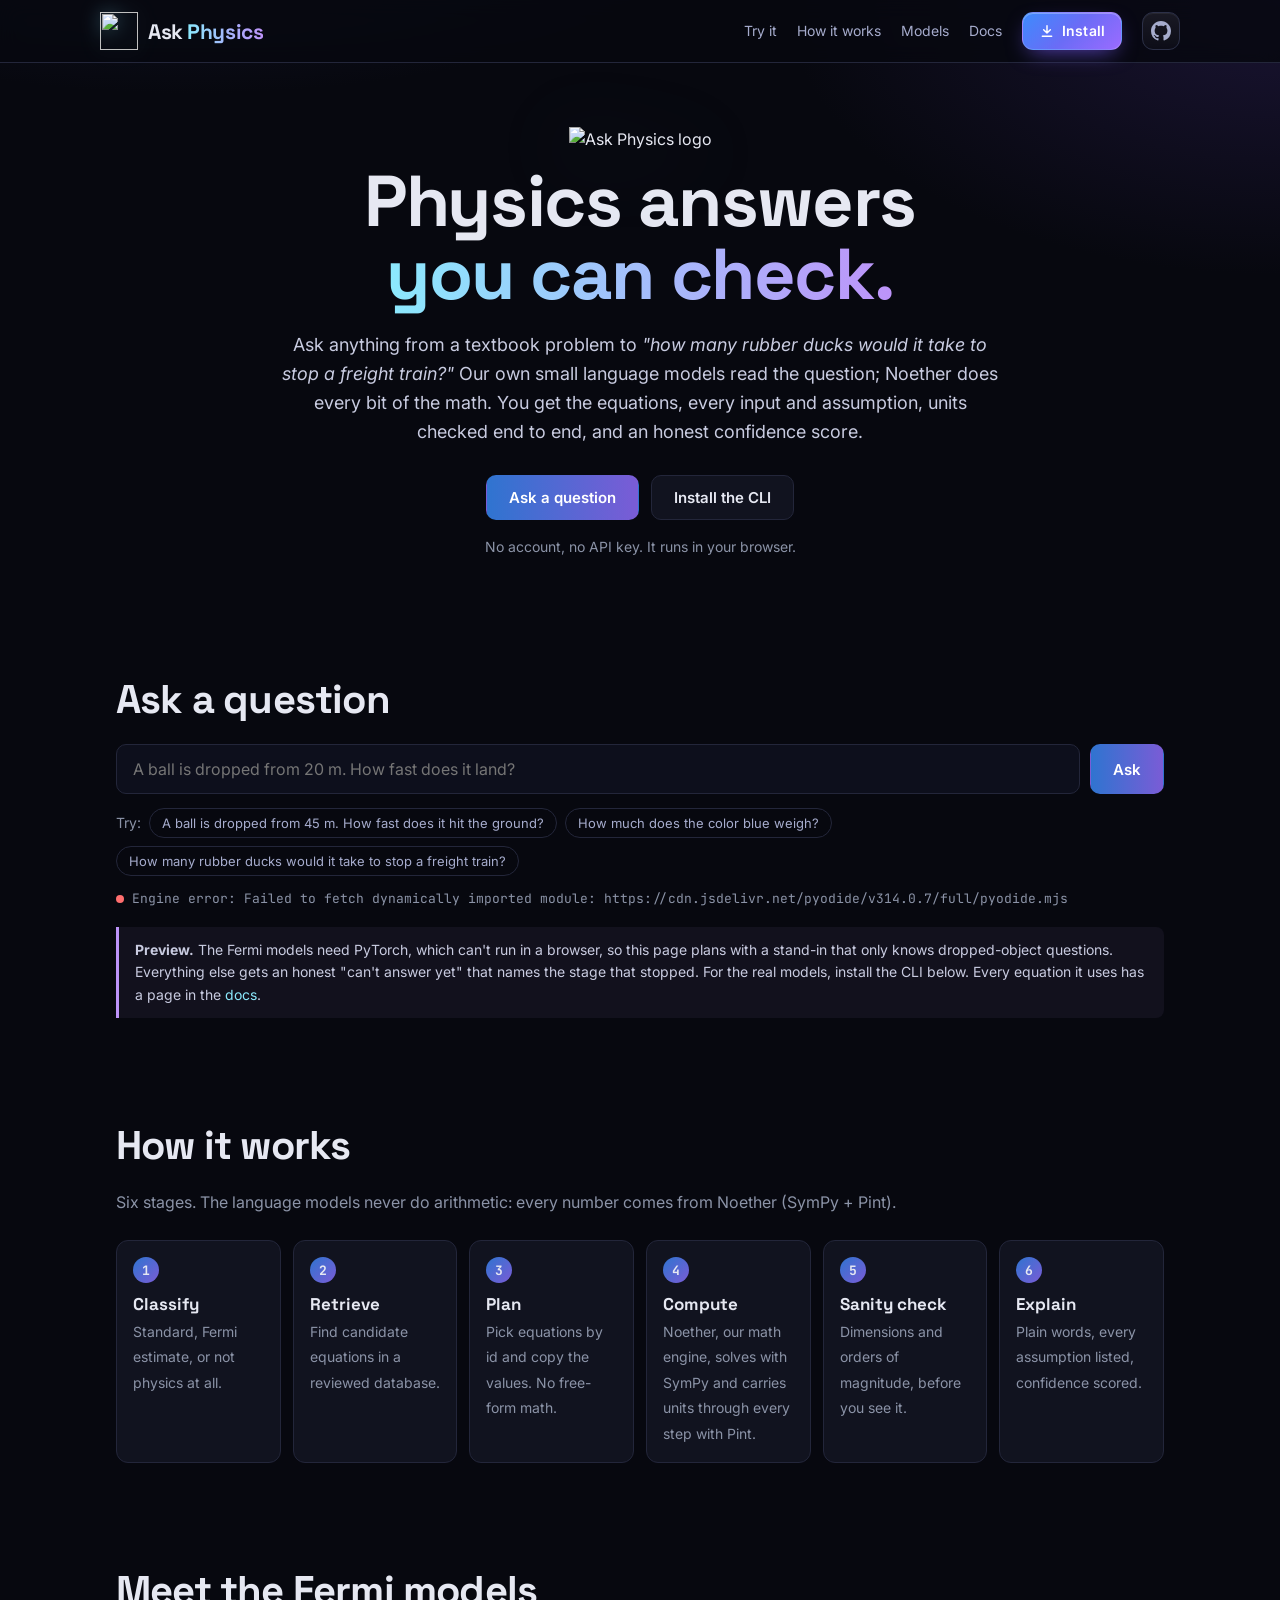
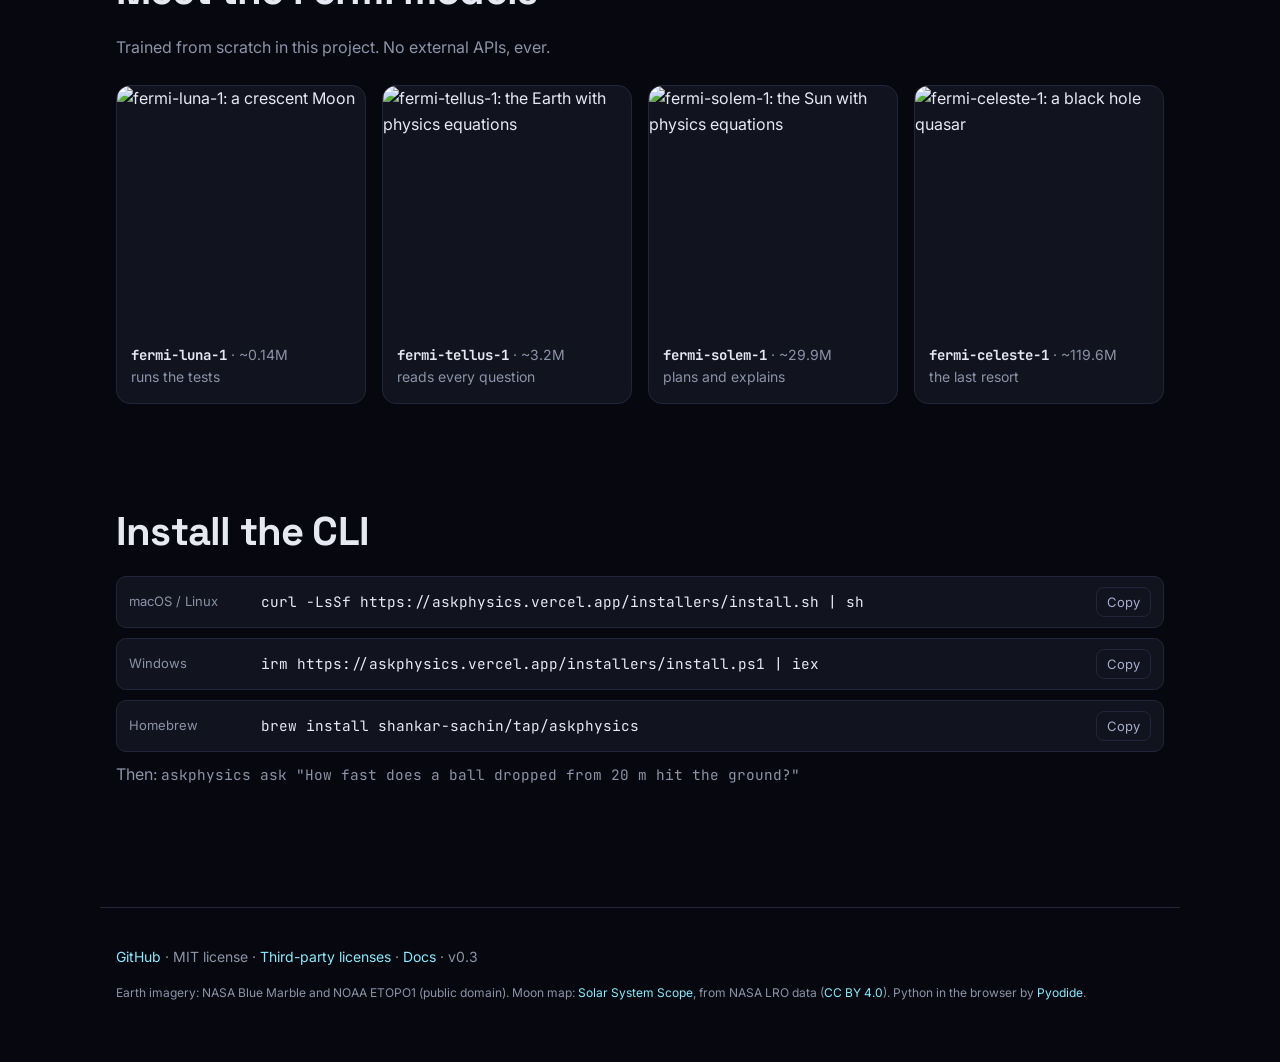
==== commit d14ecb01: "style: Install and GitHub as a matched pair of rounded squares The Install button is a rounded squar" ====
--- a/web/index.html
+++ b/web/index.html
@@ -26,7 +26,7 @@
       <a href="#how">How it works</a>
       <a href="#models">Models</a>
       <a href="/docs/">Docs</a>
-      <a href="#install" class="install-btn"><svg viewBox="0 0 24 24" width="16" height="16" aria-hidden="true" fill="none" stroke="currentColor" stroke-width="2.2" stroke-linecap="round" stroke-linejoin="round"><path d="M12 4v11M7 10l5 5 5-5M5 20h14"/></svg>Install</a>
+      <a href="#install" class="install-btn"><svg viewBox="0 0 24 24" width="16" height="16" aria-hidden="true" fill="none" stroke="currentColor" stroke-width="2.2" stroke-linecap="round" stroke-linejoin="round"><path d="M12 4v11M7 10l5 5 5-5M5 20h14"/></svg><span class="label">Install</span></a>
       <a href="https://github.com/shankar-sachin/ask-physics" class="gh" aria-label="Ask Physics on GitHub" title="GitHub"><svg viewBox="0 0 16 16" width="22" height="22" aria-hidden="true" fill="currentColor"><path d="M8 0c4.42 0 8 3.58 8 8a8.013 8.013 0 0 1-5.45 7.59c-.4.08-.55-.17-.55-.38 0-.27.01-1.13.01-2.2 0-.75-.25-1.23-.54-1.48 1.78-.2 3.65-.88 3.65-3.95 0-.88-.31-1.59-.82-2.15.08-.2.36-1.02-.08-2.12 0 0-.67-.22-2.2.82-.64-.18-1.32-.27-2-.27-.68 0-1.36.09-2 .27-1.53-1.03-2.2-.82-2.2-.82-.44 1.1-.16 1.92-.08 2.12-.51.56-.82 1.28-.82 2.15 0 3.06 1.86 3.75 3.64 3.95-.23.2-.44.55-.51 1.07-.46.21-1.61.55-2.33-.66-.15-.24-.6-.83-1.23-.82-.67.01-.27.38.01.53.34.19.73.9.82 1.13.16.45.68 1.31 2.69.94 0 .67.01 1.3.01 1.49 0 .21-.15.45-.55.38A7.995 7.995 0 0 1 0 8c0-4.42 3.58-8 8-8Z"/></svg></a>
     </nav>
   </header>
--- a/web/styles.css
+++ b/web/styles.css
@@ -60,15 +60,30 @@
 .nav nav a { color: var(--label); }
 .nav nav a:hover { color: var(--text); text-decoration: none; }
 .nav nav { align-items: center; }
-/* The install pill and the GitHub mark, in the site nav and the docs bar. */
+/* The Install button and the GitHub tile: a matched pair of rounded squares, in the site
+   nav and the docs bar. */
+.install-btn, .gh {
+  display: inline-flex; align-items: center; justify-content: center; height: 38px;
+  border-radius: 11px; transition: transform 0.15s ease, box-shadow 0.15s ease, border-color 0.15s ease;
+}
 .install-btn {
-  display: inline-flex; align-items: center; gap: 6px; padding: 7px 15px; border-radius: 999px;
-  background: linear-gradient(90deg, #2f74d0, #7a5cd6); color: #fff !important; font-weight: 600;
-  box-shadow: 0 4px 14px rgba(122, 92, 214, 0.28);
-}
-.install-btn:hover { filter: brightness(1.1); text-decoration: none; }
-.gh { display: inline-flex; align-items: center; color: var(--label); }
-.gh:hover { color: var(--text); }
+  gap: 7px; padding: 0 16px; color: #fff !important; font-weight: 600; letter-spacing: 0.01em;
+  background: linear-gradient(135deg, #3d8bfd 0%, #6a6cf6 50%, #9b6bff 100%);
+  border: 1px solid rgba(255, 255, 255, 0.16);
+  box-shadow: inset 0 1px 0 rgba(255, 255, 255, 0.28), 0 8px 22px -8px rgba(122, 92, 255, 0.75);
+}
+.install-btn:hover {
+  text-decoration: none; transform: translateY(-1px);
+  box-shadow: inset 0 1px 0 rgba(255, 255, 255, 0.32), 0 12px 28px -8px rgba(122, 92, 255, 0.9);
+}
+.gh {
+  width: 38px; color: var(--label);
+  background: linear-gradient(180deg, rgba(255, 255, 255, 0.07), rgba(255, 255, 255, 0.02));
+  border: 1px solid #2c3048; box-shadow: inset 0 1px 0 rgba(255, 255, 255, 0.06);
+}
+.gh svg { width: 20px; height: 20px; }
+.gh:hover { color: #fff; border-color: rgba(139, 233, 253, 0.55); transform: translateY(-1px); }
+@media (prefers-reduced-motion: reduce) { .install-btn:hover, .gh:hover { transform: none; } }
 
 main, footer { max-width: 1080px; margin: 0 auto; padding: 0 16px; }
 section { padding: 72px 0 24px; }
@@ -195,9 +210,12 @@
   }
   .nav nav::-webkit-scrollbar { display: none; }
   .nav nav a { white-space: nowrap; padding: 6px 0; }
-  .nav nav a.install-btn { padding: 5px 12px; }
-  /* The GitHub mark sits beside the logo, so it never scrolls out of view. */
-  .nav nav a.gh { position: absolute; top: 16px; right: 16px; padding: 0; }
+  /* Install and GitHub become two square tiles beside the logo, so neither scrolls away. */
+  .nav nav a.install-btn, .nav nav a.gh { position: absolute; top: 12px; width: 38px; padding: 0; }
+  .nav nav a.install-btn { right: 62px; }
+  .nav nav a.gh { right: 16px; }
+  .nav nav a.install-btn .label { position: absolute; width: 1px; height: 1px; overflow: hidden; clip: rect(0 0 0 0); }
+  .nav nav a.install-btn svg { width: 19px; height: 19px; }
   section { padding-top: 48px; }
   section[id] { scroll-margin-top: 100px; }
   .hero { padding-top: 40px; }
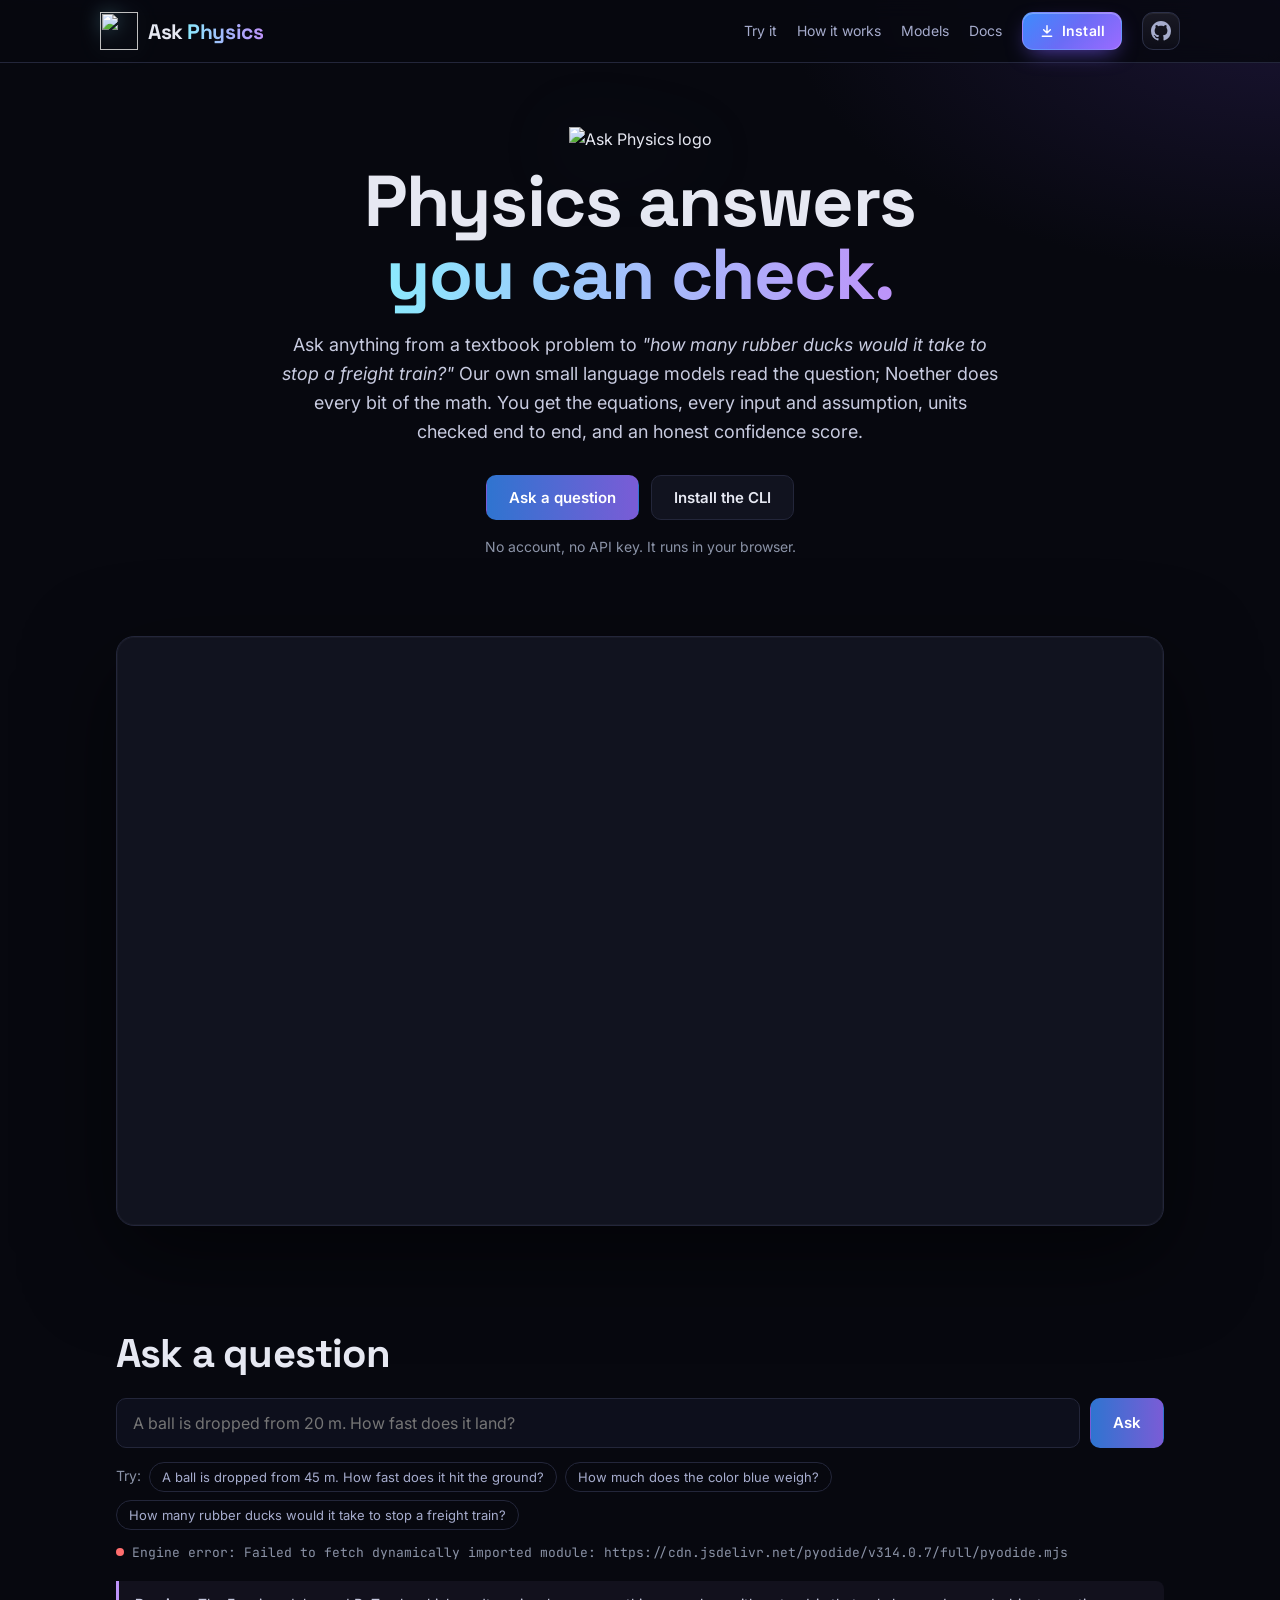
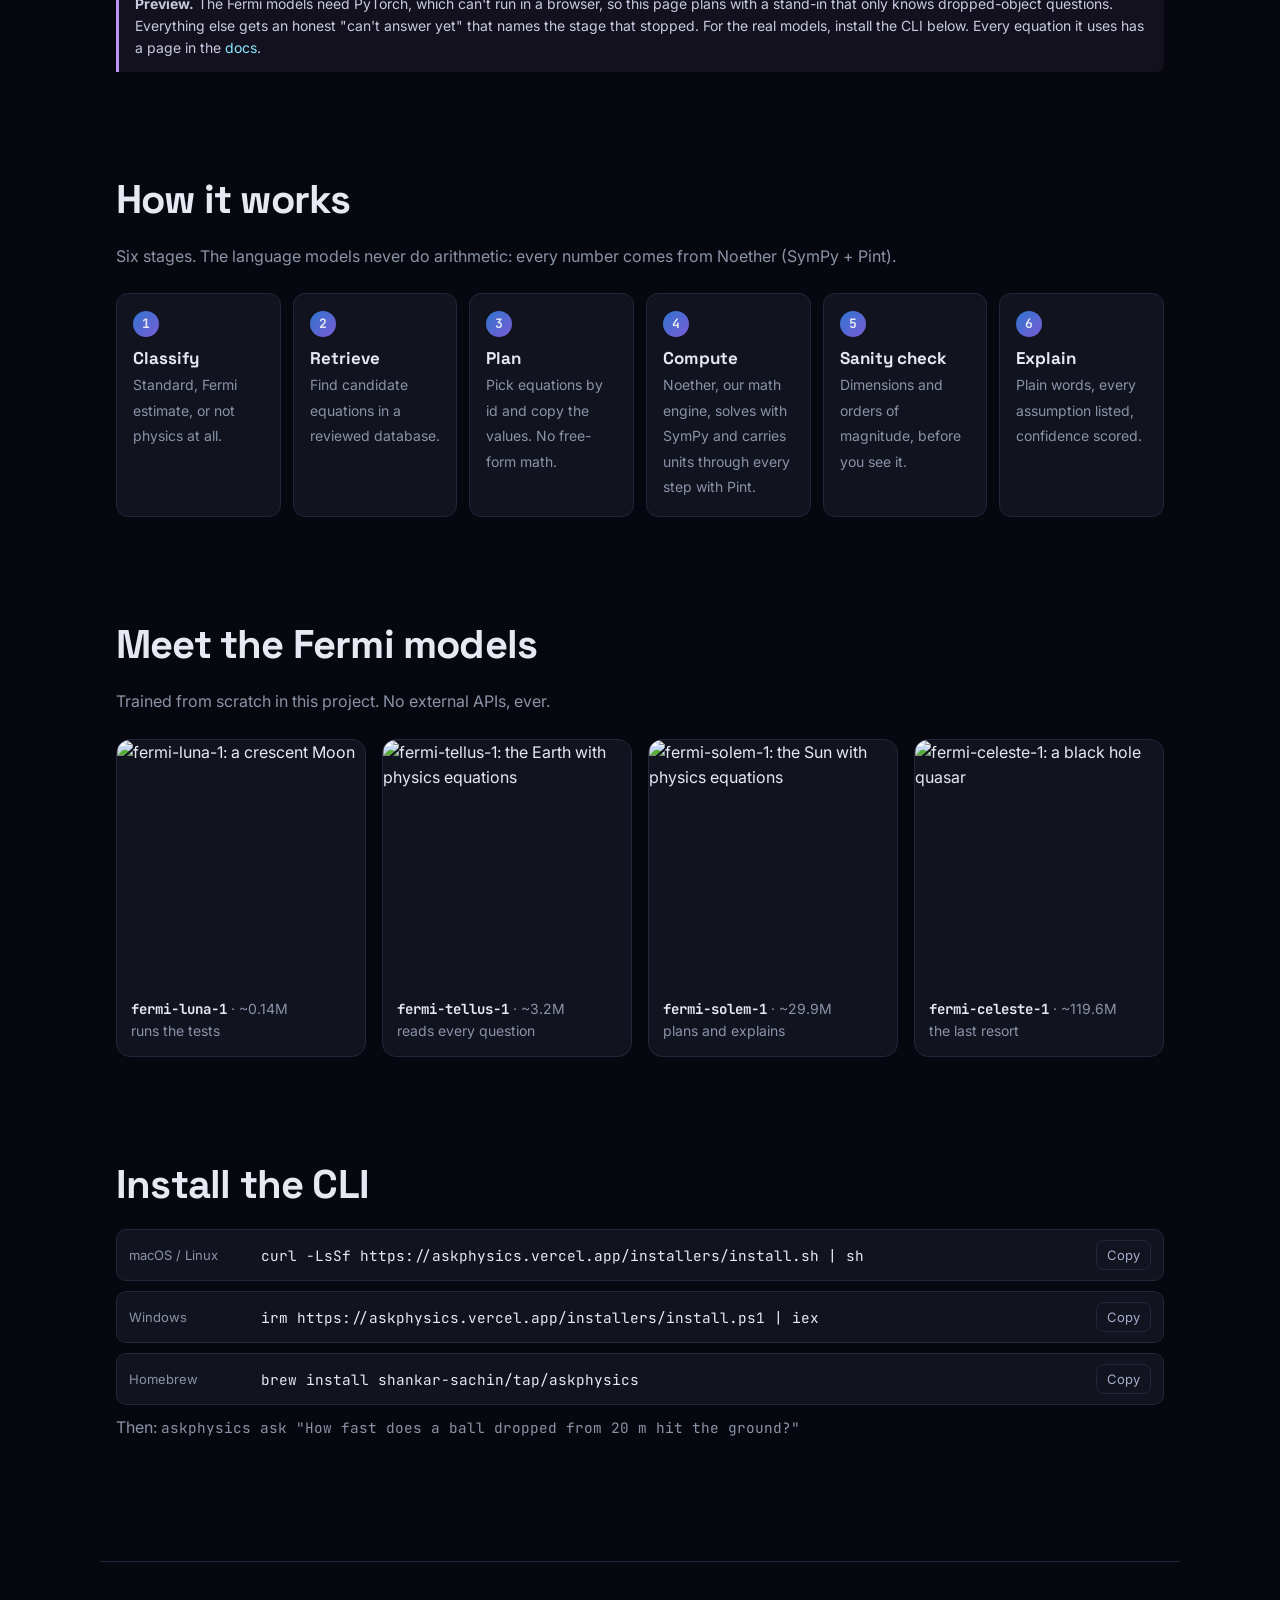
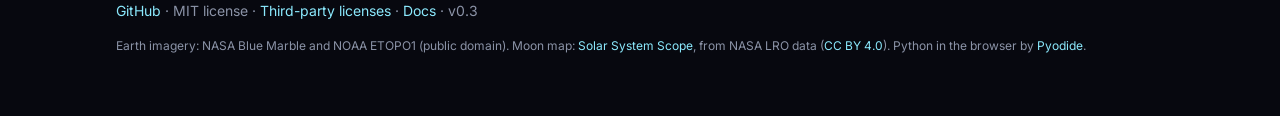
==== commit 019c624d: "feat(web): a demo video under the hero A 68-second walkthrough on a desktop-style canvas: the CLI an" ====
--- a/web/index.html
+++ b/web/index.html
@@ -45,6 +45,12 @@
         <a class="btn" href="#install">Install the CLI</a>
       </div>
       <p class="fine">No account, no API key. It runs in your browser.</p>
+    </section>
+
+    <section id="demo" class="demo" aria-label="Demo video">
+      <video class="demo-video" src="images/demo.mp4" poster="images/demo-poster.jpg"
+        autoplay muted loop playsinline preload="metadata" width="1920" height="1080"
+        aria-label="Ask Physics demo: a question goes through the six stages and comes back as a checked answer"></video>
     </section>
 
     <section id="ask" class="ask">
--- a/web/styles.css
+++ b/web/styles.css
@@ -97,6 +97,12 @@
 /* hero */
 .hero { text-align: center; padding-top: 64px; }
 .hero-logo { filter: drop-shadow(0 12px 40px rgba(108, 198, 244, 0.25)); margin-bottom: 12px; }
+.demo { padding-top: 40px; }
+.demo-video {
+  display: block; width: 100%; height: auto; aspect-ratio: 16 / 9;
+  border-radius: 18px; border: 1px solid var(--line); background: var(--card);
+  box-shadow: 0 30px 90px rgba(0, 0, 0, 0.55), 0 0 0 1px rgba(255, 255, 255, 0.03) inset;
+}
 .lede { max-width: 720px; margin: 20px auto 28px; color: #c8cbe0; font-size: 18px; }
 .cta { display: flex; gap: 12px; justify-content: center; flex-wrap: wrap; }
 .fine { color: var(--muted); font-size: 14px; margin-top: 16px; }
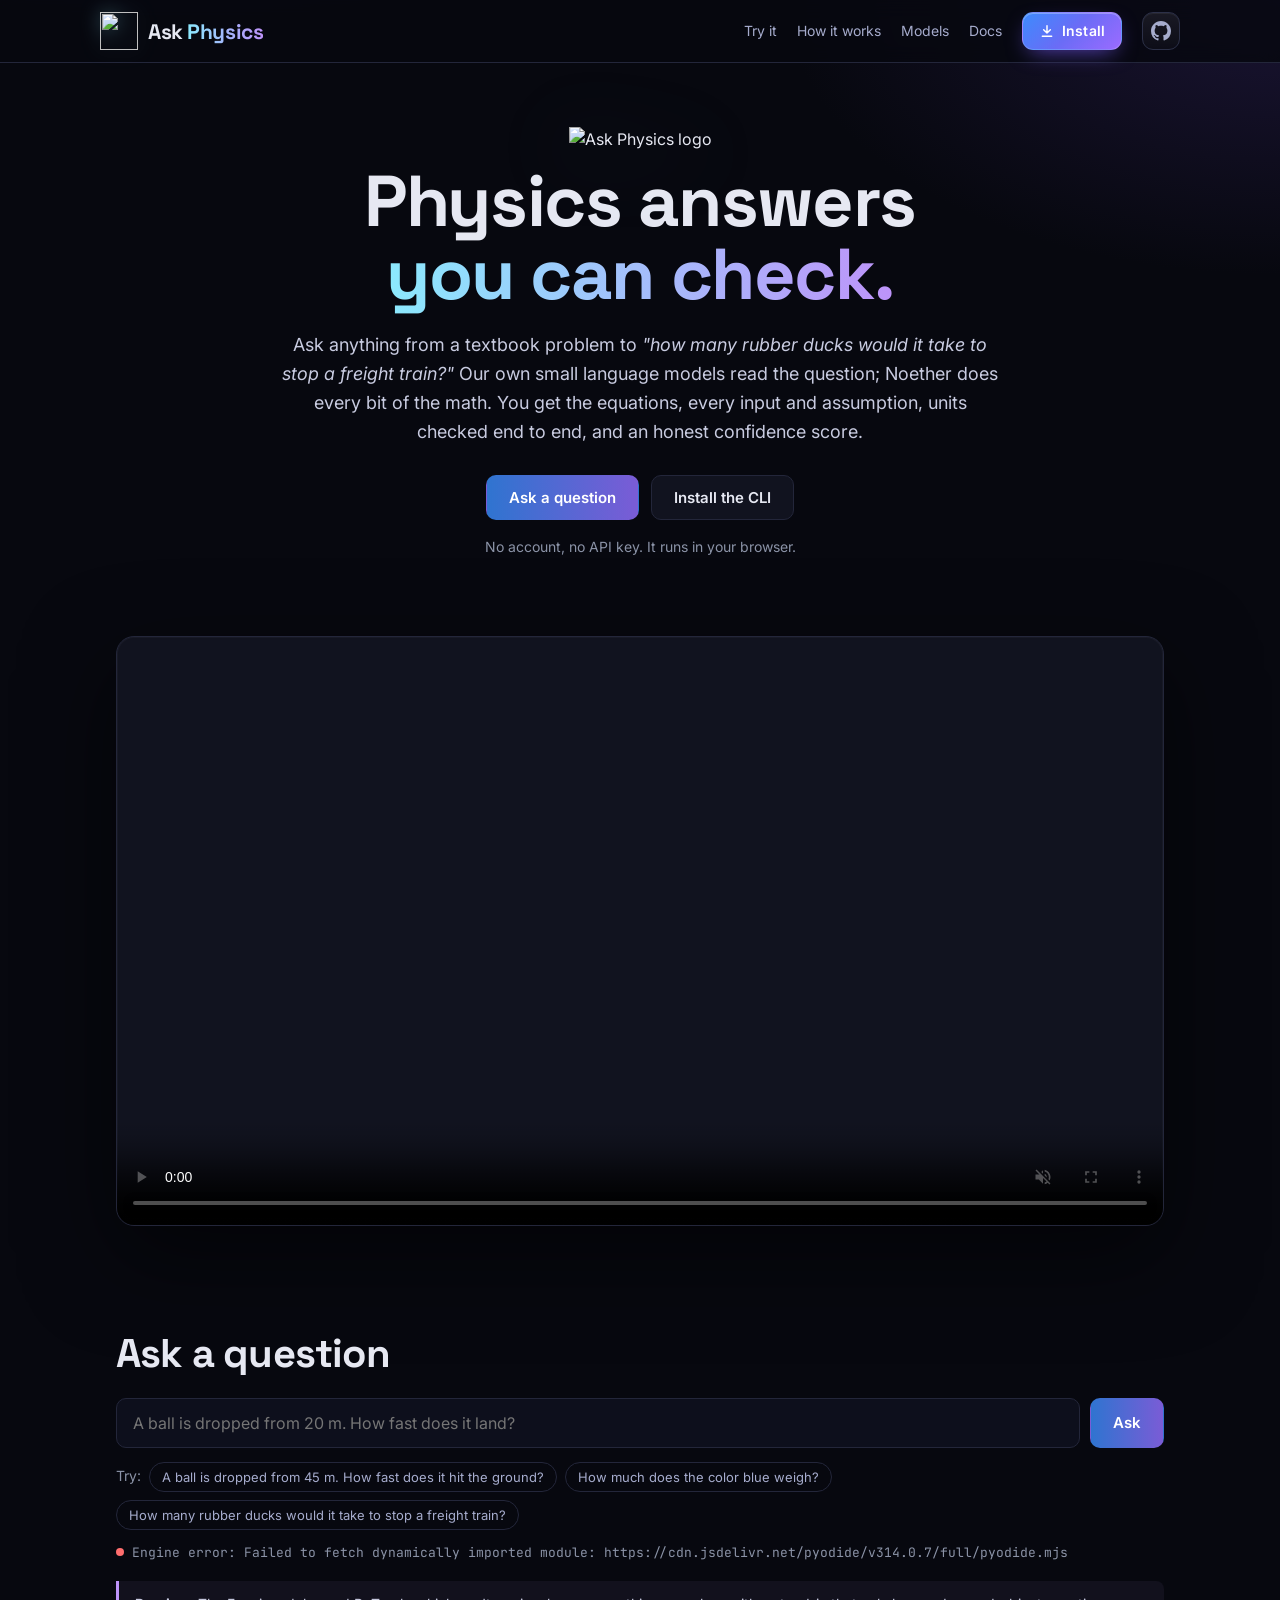
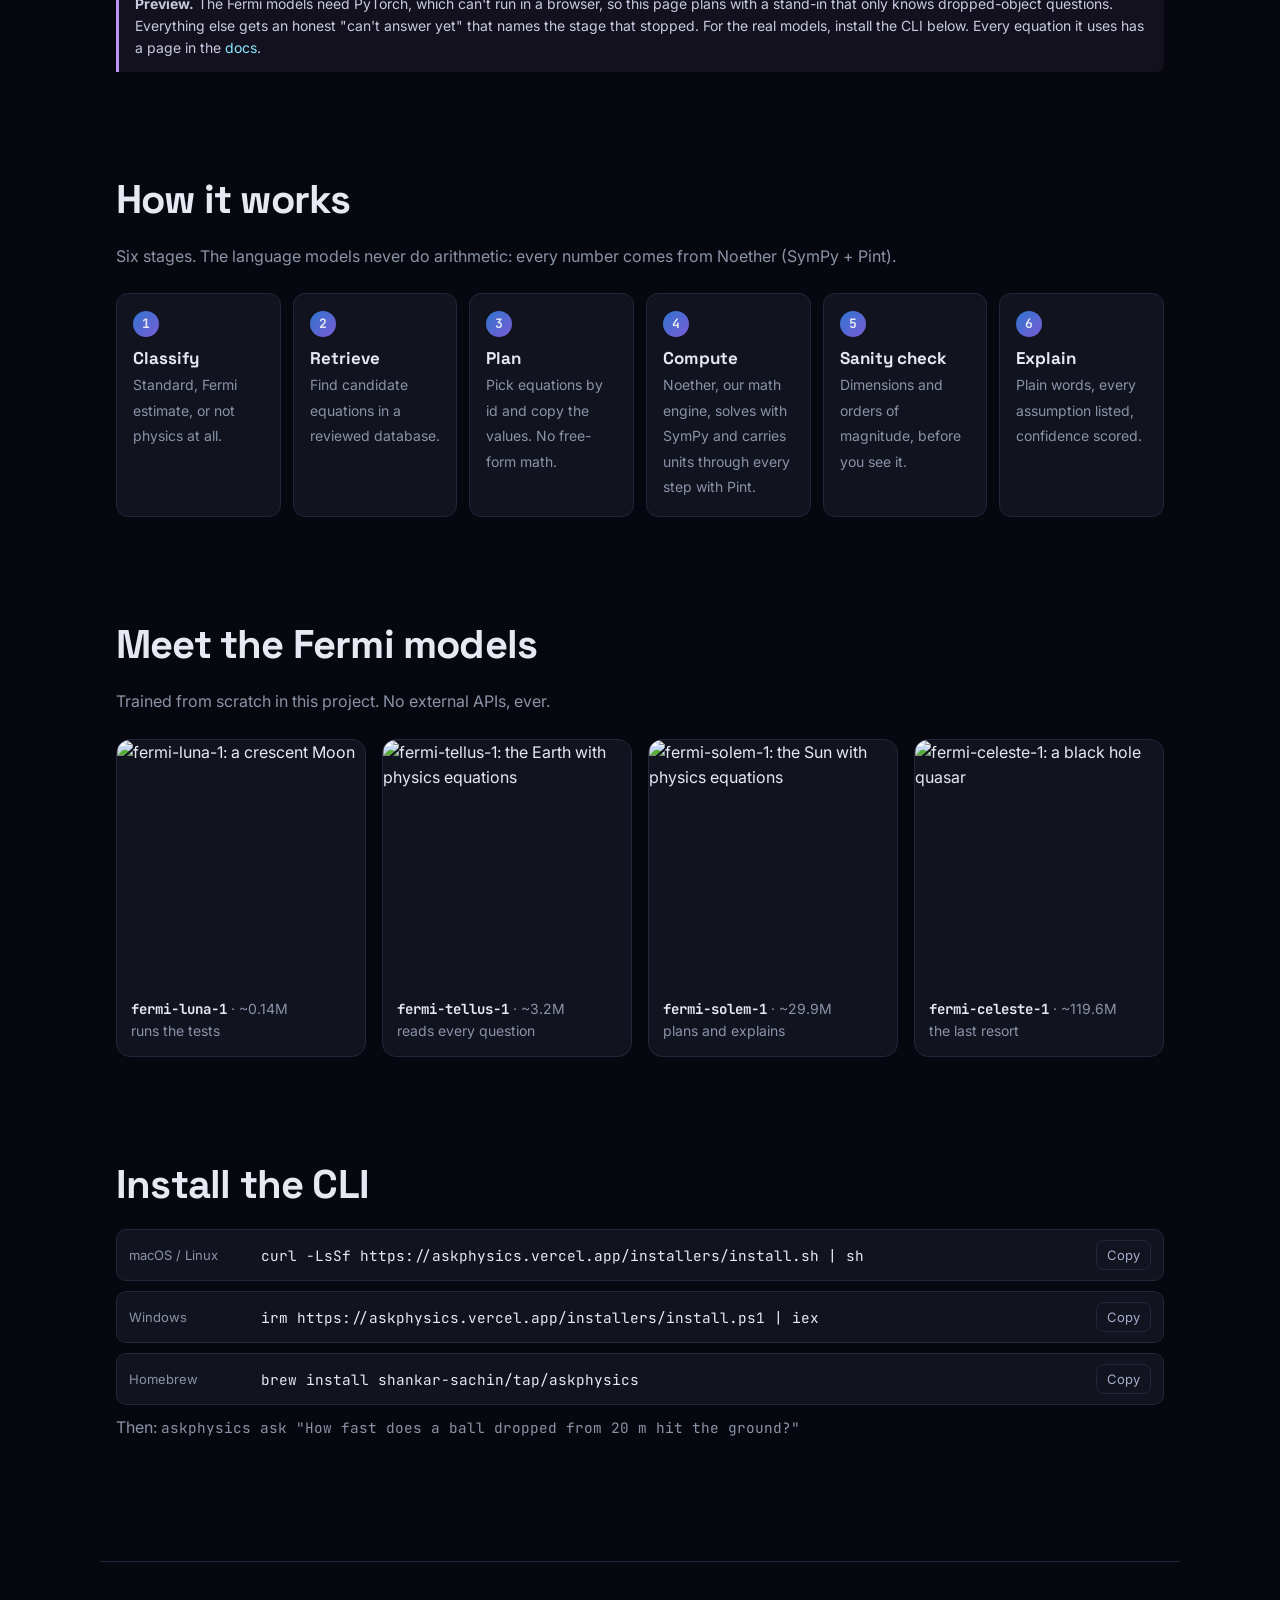
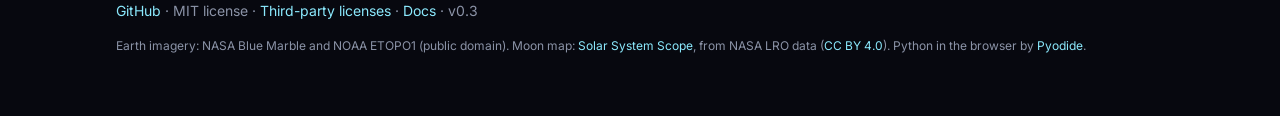
==== commit f1466c69: "feat(web): the 1:59 demo with music, and controls to unmute it The new cut adds a training run, the " ====
--- a/web/index.html
+++ b/web/index.html
@@ -49,7 +49,7 @@
 
     <section id="demo" class="demo" aria-label="Demo video">
       <video class="demo-video" src="images/demo.mp4" poster="images/demo-poster.jpg"
-        autoplay muted loop playsinline preload="metadata" width="1920" height="1080"
+        autoplay muted loop playsinline controls preload="metadata" width="1920" height="1080"
         aria-label="Ask Physics demo: a question goes through the six stages and comes back as a checked answer"></video>
     </section>
 
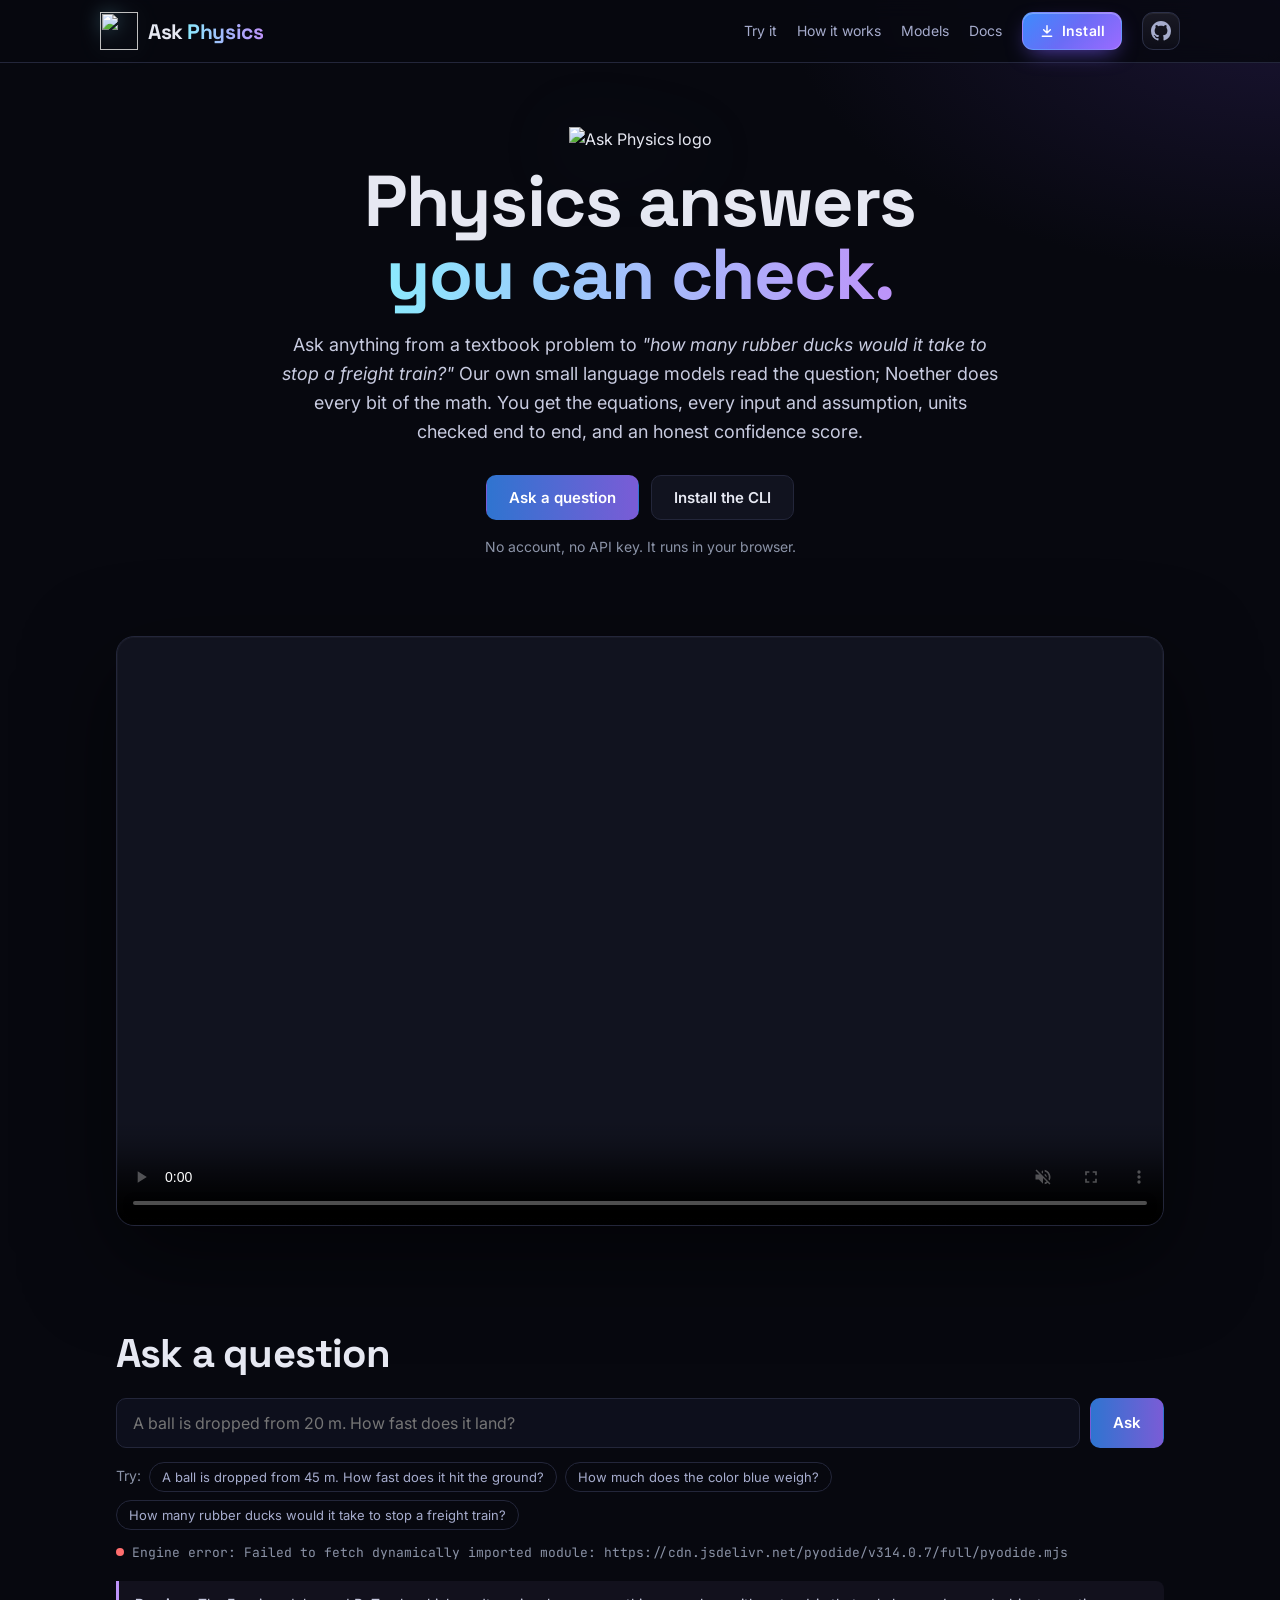
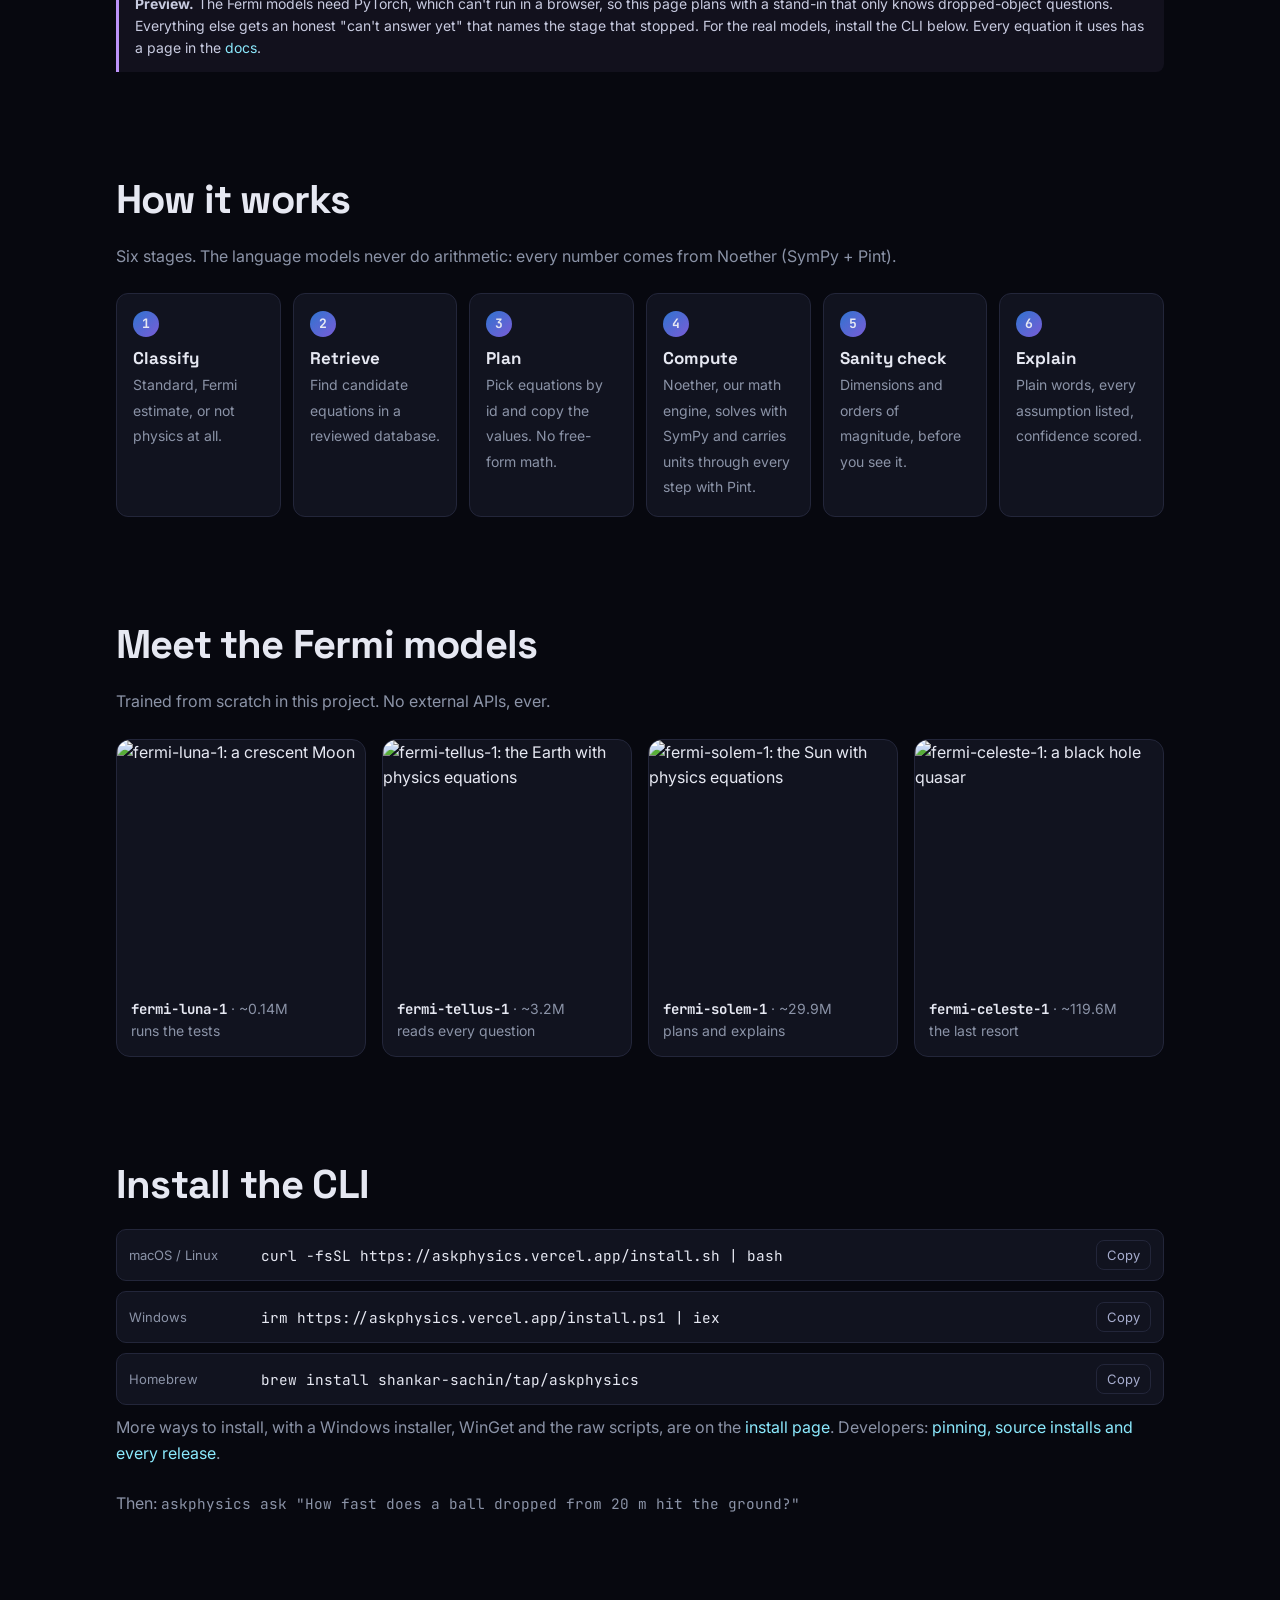
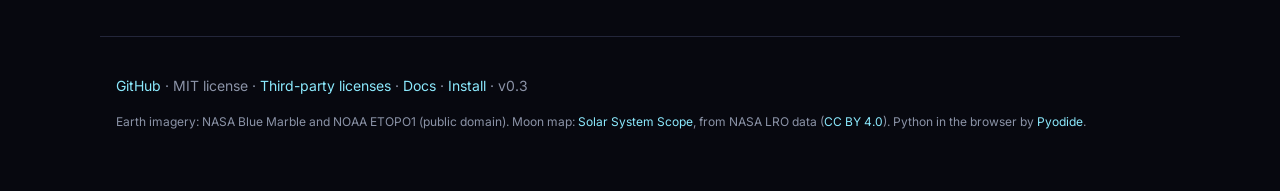
==== commit 1f2df839: "docs: use the short installer URLs and bash for the curl command curl -fsSL https://askphysics.verce" ====
--- a/web/index.html
+++ b/web/index.html
@@ -105,9 +105,10 @@
 
     <section id="install" class="install">
       <h2>Install the CLI</h2>
-      <div class="cmd"><span>macOS / Linux</span><code>curl -LsSf https://askphysics.vercel.app/installers/install.sh | sh</code><button type="button" class="copy">Copy</button></div>
-      <div class="cmd"><span>Windows</span><code>irm https://askphysics.vercel.app/installers/install.ps1 | iex</code><button type="button" class="copy">Copy</button></div>
+      <div class="cmd"><span>macOS / Linux</span><code>curl -fsSL https://askphysics.vercel.app/install.sh | bash</code><button type="button" class="copy">Copy</button></div>
+      <div class="cmd"><span>Windows</span><code>irm https://askphysics.vercel.app/install.ps1 | iex</code><button type="button" class="copy">Copy</button></div>
       <div class="cmd"><span>Homebrew</span><code>brew install shankar-sachin/tap/askphysics</code><button type="button" class="copy">Copy</button></div>
+      <p class="sub">More ways to install, with a Windows installer, WinGet and the raw scripts, are on the <a href="/installers">install page</a>. Developers: <a href="/more-installers">pinning, source installs and every release</a>.</p>
       <p class="sub">Then: <code>askphysics ask "How fast does a ball dropped from 20 m hit the ground?"</code></p>
     </section>
   </main>
@@ -116,7 +117,7 @@
     <p>
       <a href="https://github.com/shankar-sachin/ask-physics">GitHub</a> · MIT license ·
       <a href="https://github.com/shankar-sachin/ask-physics/blob/main/THIRD_PARTY_LICENSES.md">Third-party licenses</a> ·
-      <a href="/docs/">Docs</a> · <span id="version">v0.3</span>
+      <a href="/docs/">Docs</a> · <a href="/installers">Install</a> · <span id="version">v0.3</span>
     </p>
     <p class="credits">
       Earth imagery: NASA Blue Marble and NOAA ETOPO1 (public domain). Moon map:
